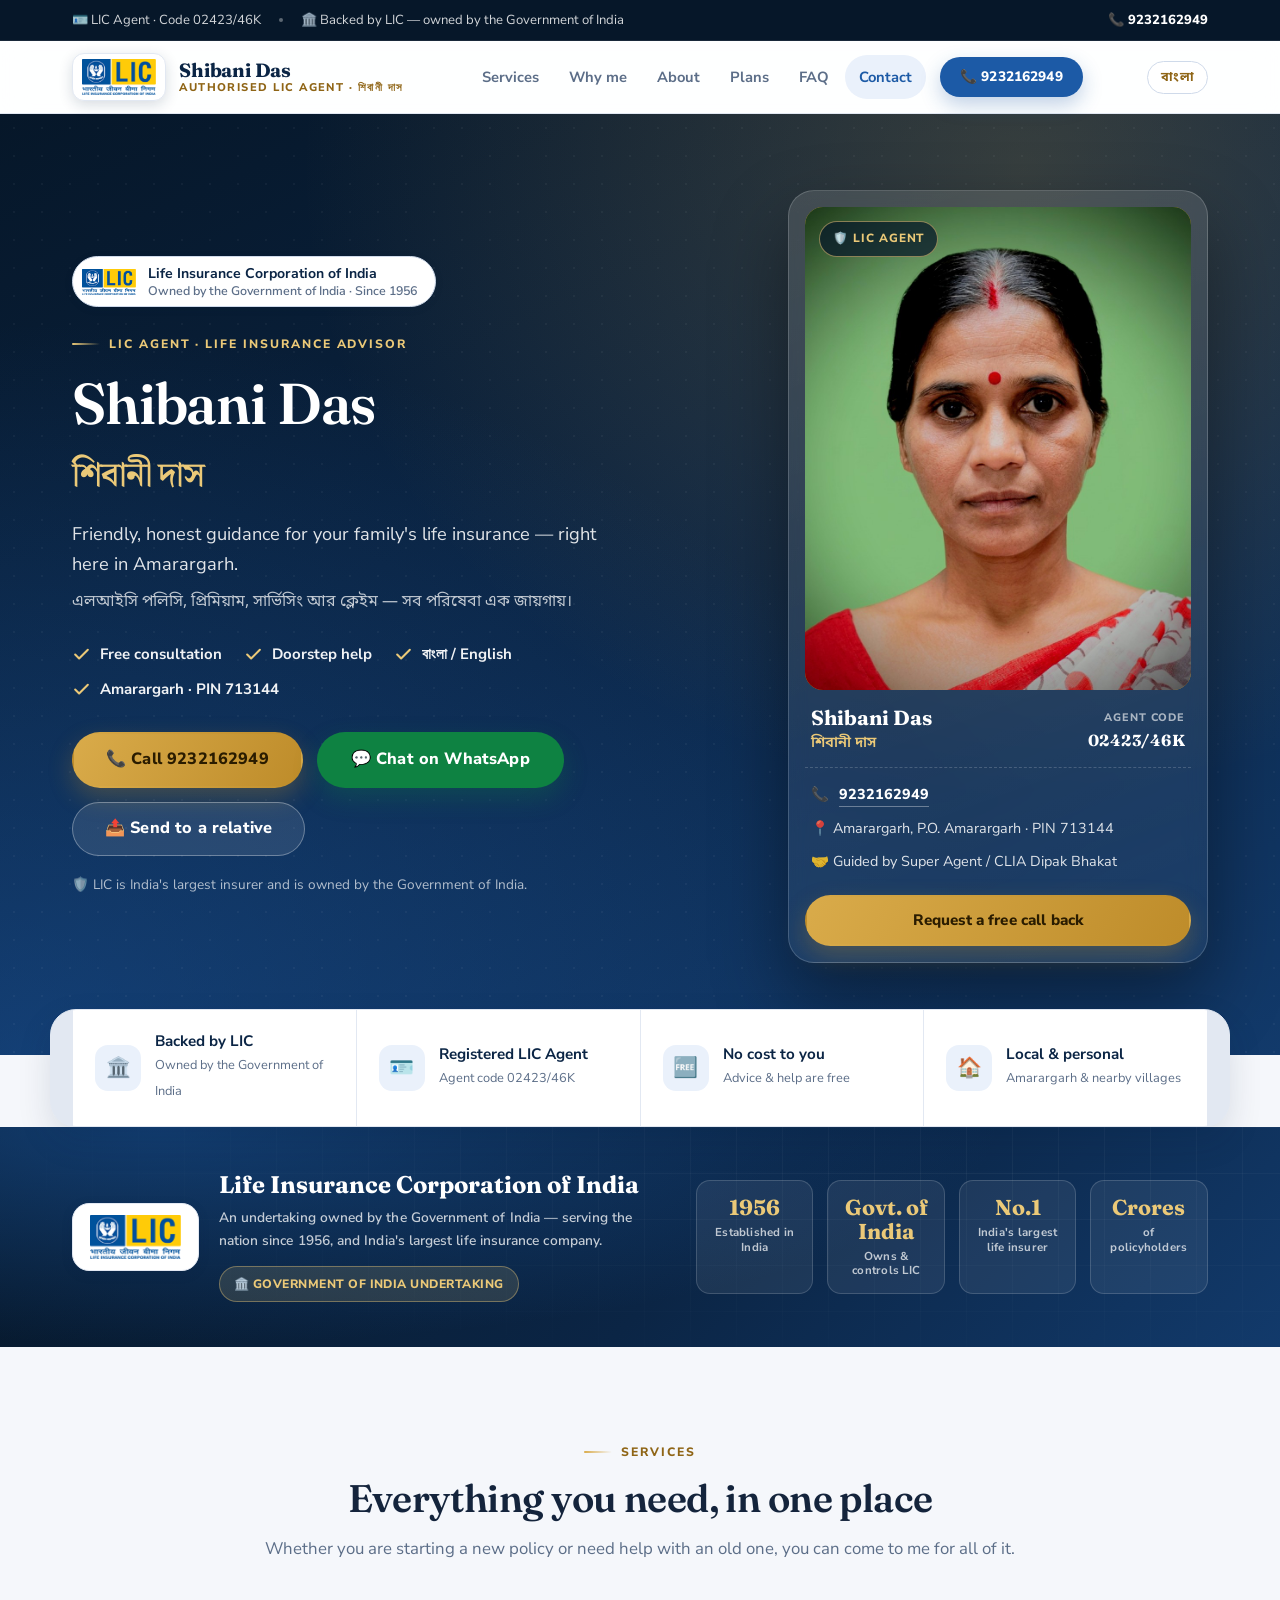
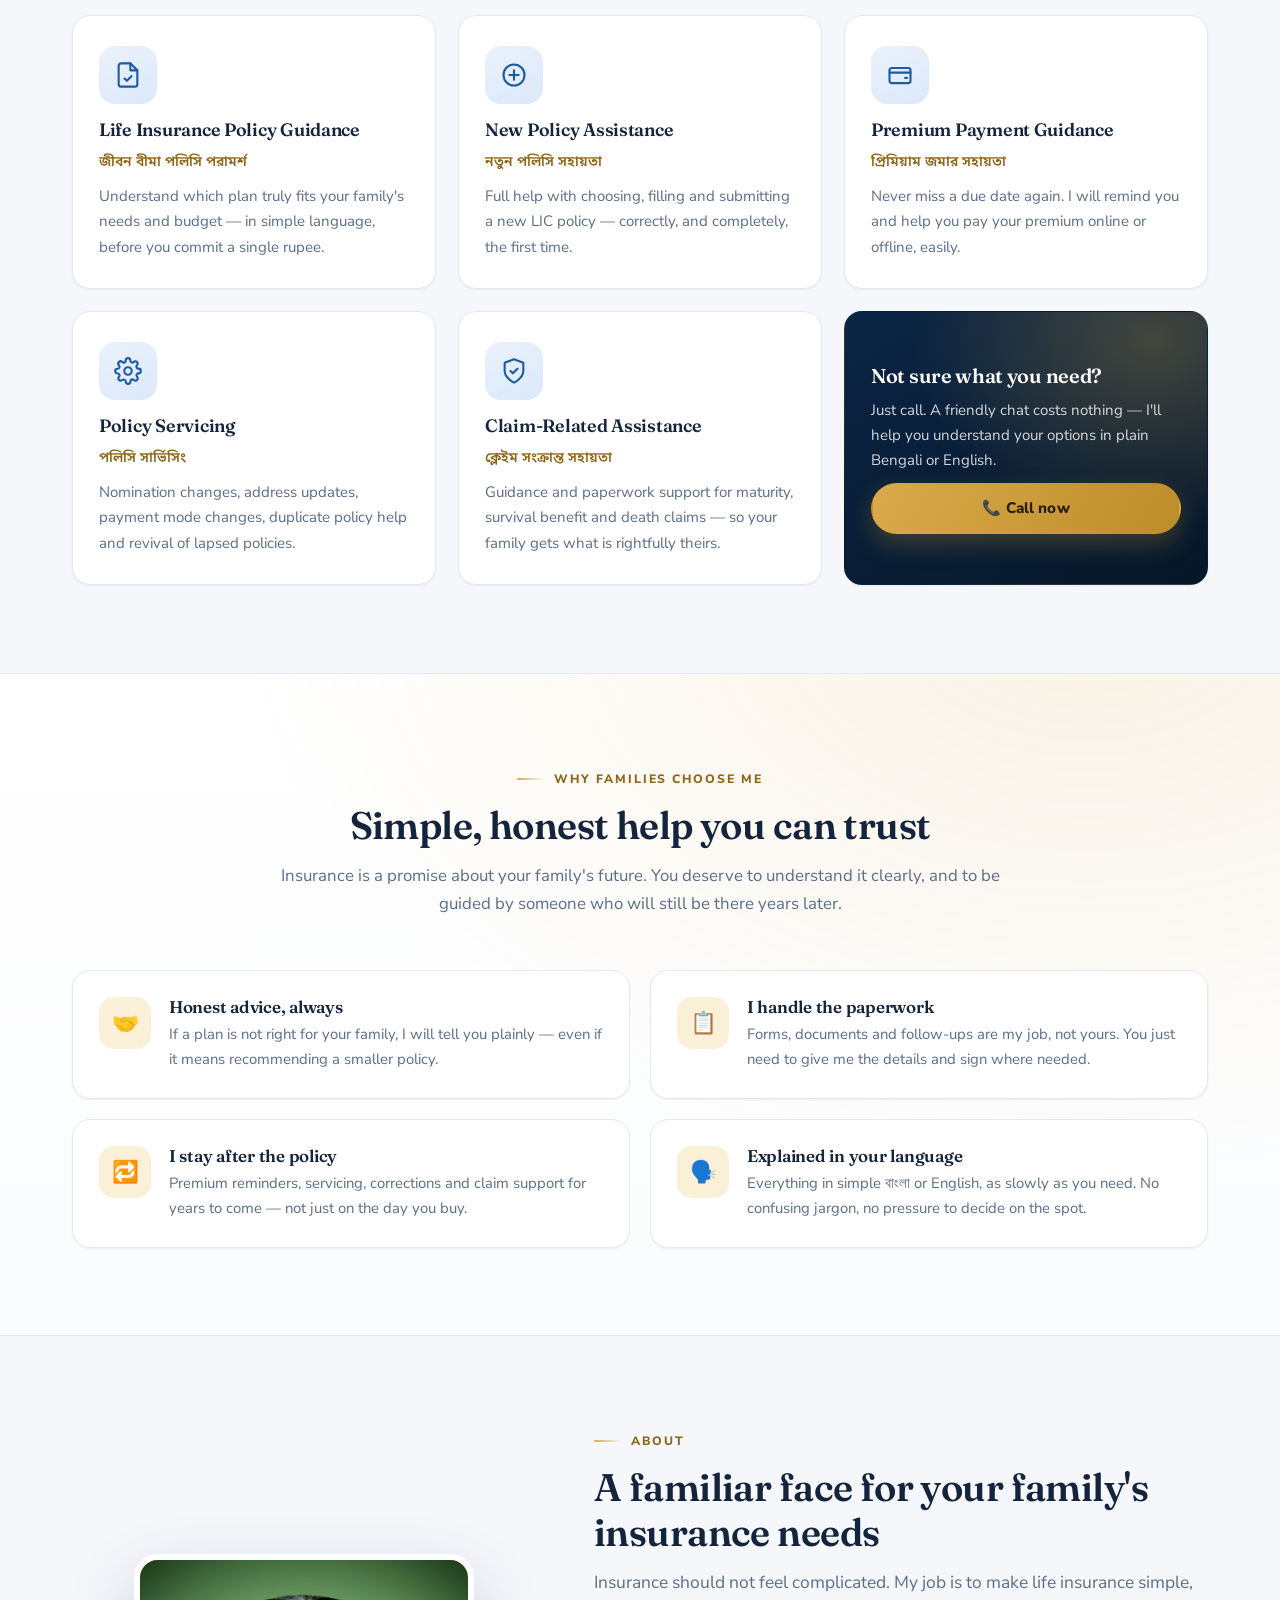
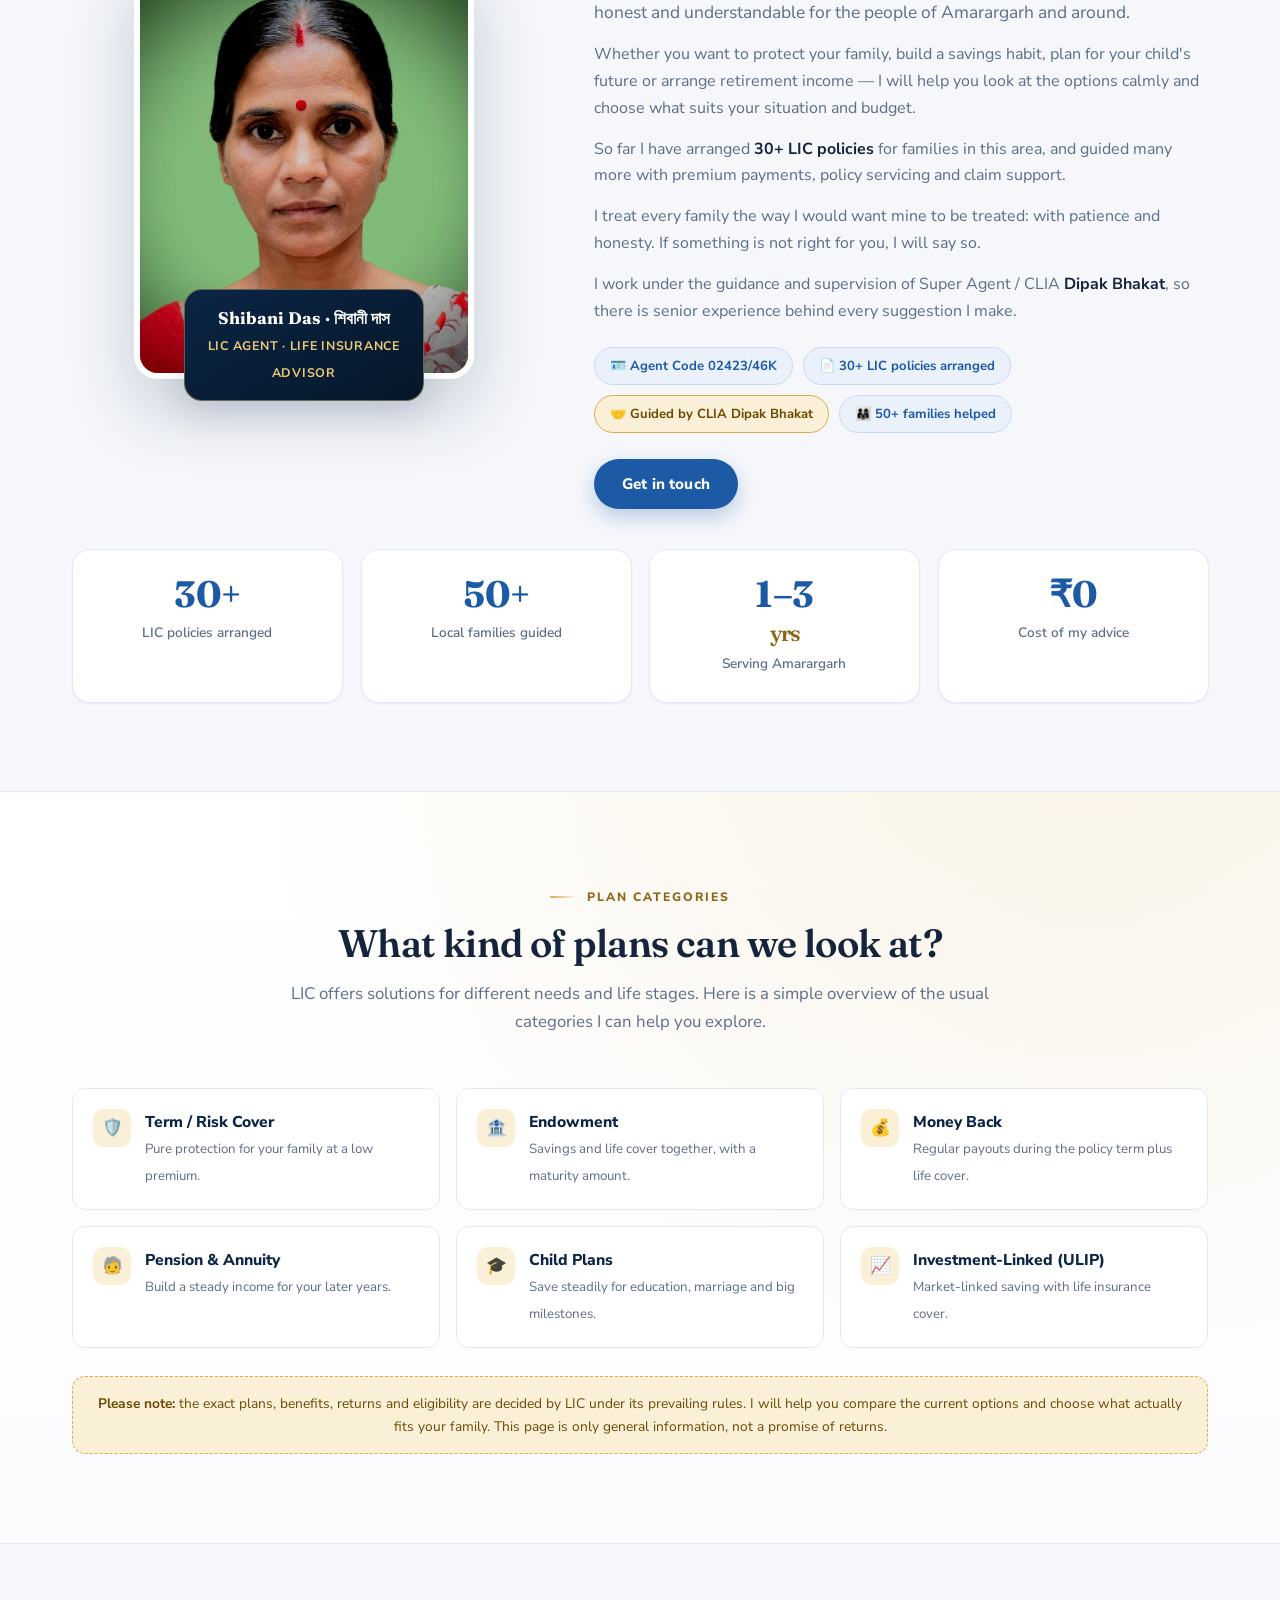
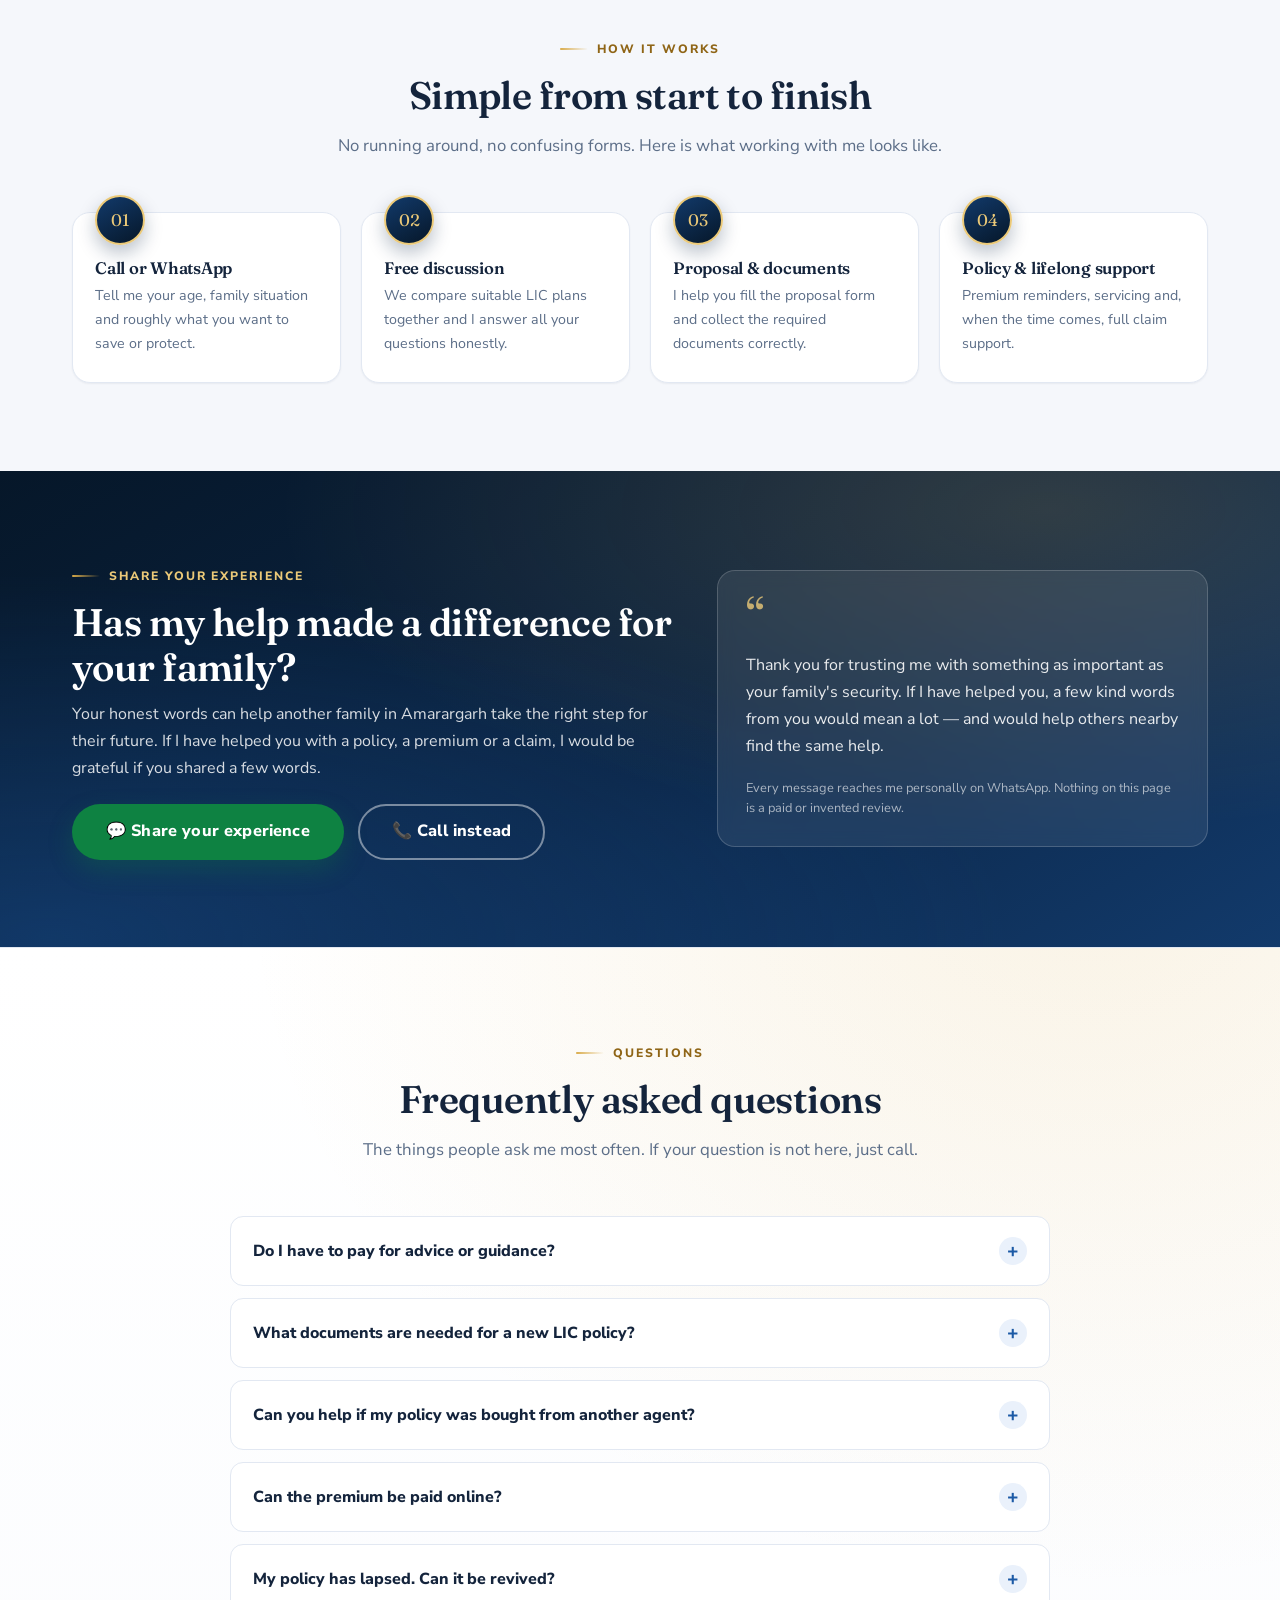
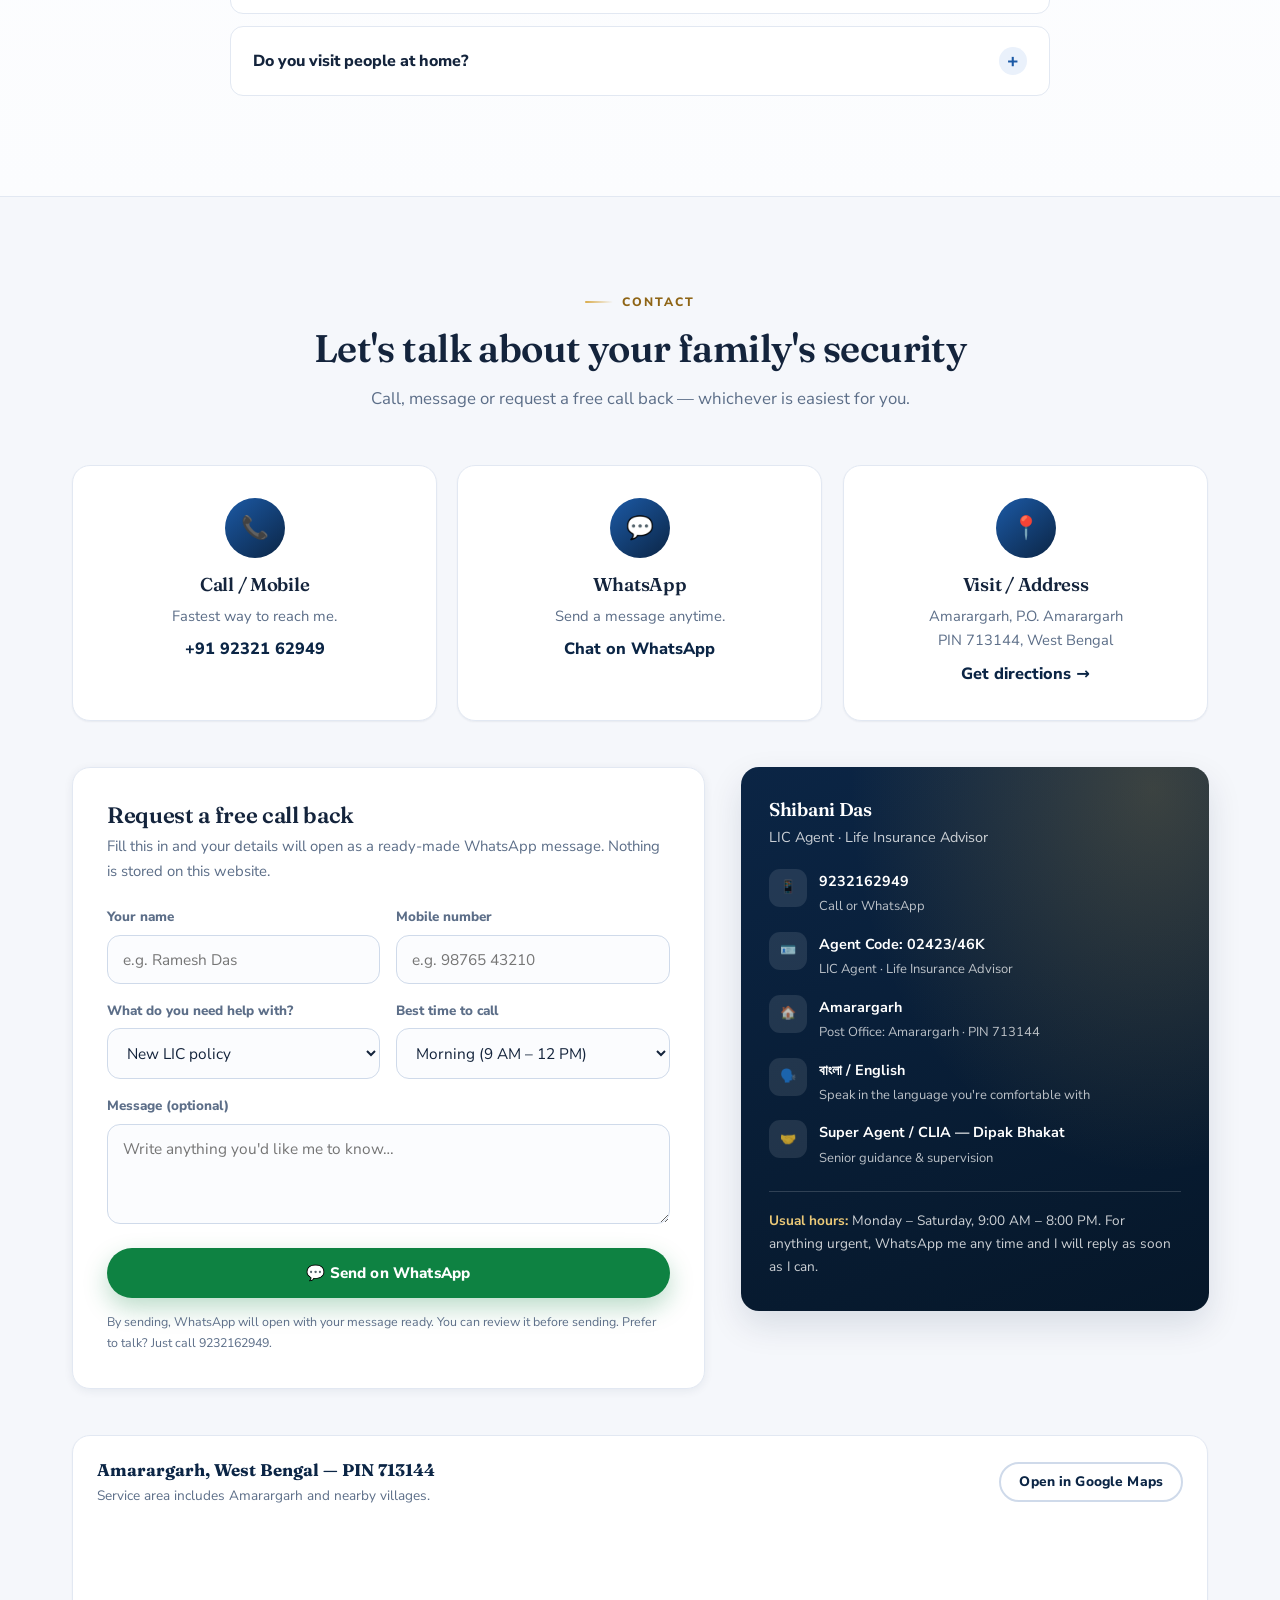
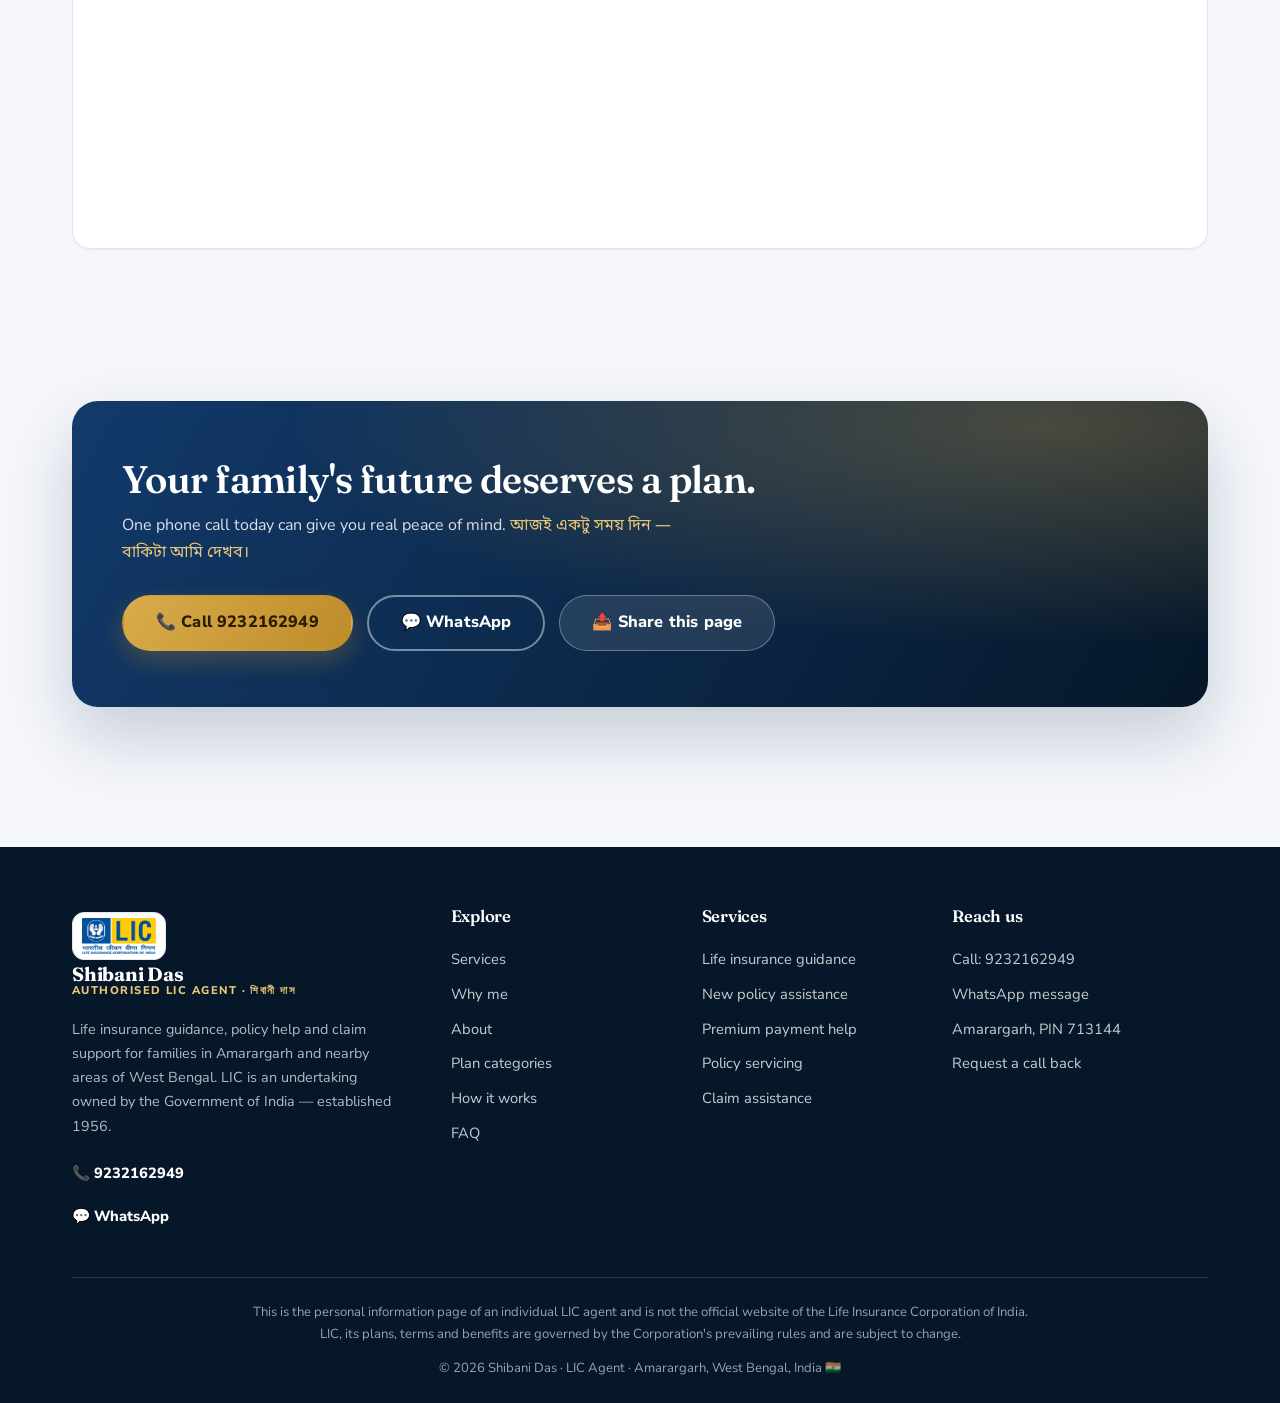
==== index.html @ 6dd17b0a "Shibani Das — LIC Agent website (static, bilingual EN/bn, dark mode)" ====
<!DOCTYPE html>
<html lang="en">

<head>
  <meta charset="UTF-8" />
  <meta name="viewport" content="width=device-width, initial-scale=1.0" />

  <title>Shibani Das — LIC Agent in Amarargarh | Policy &amp; Claim Help</title>
  <meta name="description"
    content="Shibani Das (শিবানী দাস) — LIC agent in Amarargarh, West Bengal (PIN 713144). Free help with LIC policies, premium payment, servicing &amp; claims. Call 9232162949." />
  <meta name="keywords"
    content="LIC agent Amarargarh, LIC agent 713144, LIC agent West Bengal, Shibani Das LIC, life insurance agent Amarargarh, LIC policy help, LIC premium payment, LIC claim assistance, bima agent Amaragrah, LIC agent near me" />
  <meta name="author" content="Shibani Das" />
  <meta name="robots" content="index, follow" />
  <link rel="canonical" href="https://shibanidaslic.github.io/" />
  <meta name="theme-color" content="#0B2545" />
  <meta name="theme-color" media="(prefers-color-scheme: dark)" content="#0A1626" />

  <!-- Open Graph / social -->
  <meta property="og:type" content="website" />
  <meta property="og:title" content="Shibani Das — LIC Agent in Amarargarh, West Bengal" />
  <meta property="og:description"
    content="Trusted LIC guidance for your family: life insurance advice, new policies, premium payment, policy servicing and claim help. Call or WhatsApp 9232162949." />
  <meta property="og:url" content="https://shibanidaslic.github.io/" />
  <meta property="og:image" content="https://shibanidaslic.github.io/images/og-image.jpg" />
  <meta property="og:image:width" content="1200" />
  <meta property="og:image:height" content="630" />
  <meta property="og:image:alt" content="Shibani Das — Authorised LIC Agent, Amarargarh, West Bengal" />
  <meta property="og:locale" content="en_IN" />
  <meta property="og:locale:alternate" content="bn_IN" />
  <meta property="og:site_name" content="Shibani Das — LIC Agent" />
  <meta name="twitter:card" content="summary_large_image" />
  <meta name="twitter:title" content="Shibani Das — LIC Agent in Amarargarh, West Bengal" />
  <meta name="twitter:description"
    content="Friendly LIC help — life insurance guidance, new policies, premium payment, servicing and claims. Call 9232162949." />
  <meta name="twitter:image" content="https://shibanidaslic.github.io/images/og-image.jpg" />

  <!-- Favicon -->
  <link rel="icon" type="image/png" sizes="192x192" href="images/favicon.png" />
  <link rel="apple-touch-icon" href="images/apple-touch-icon.png" />

  <!-- Fonts (self-hosted, latin + Bengali subsets) -->
  <link rel="stylesheet" href="css/fonts.css" />

  <link rel="stylesheet" href="css/style.css" />

  <!-- Make sure nothing stays hidden if JavaScript is unavailable -->
  <noscript>
    <style>
      .reveal { opacity: 1 !important; transform: none !important; }
      .faq-a { max-height: none !important; }
      .faq-q .plus { display: none; }
    </style>
  </noscript>

  <!-- Structured data: local insurance agent -->
  <script type="application/ld+json">
  {
    "@context": "https://schema.org",
    "@type": "InsuranceAgency",
    "name": "Shibani Das — LIC Agent",
    "alternateName": "শিবানী দাস",
    "description": "LIC agent in Amarargarh, West Bengal offering life insurance policy guidance, new policy assistance, premium payment guidance, policy servicing and claim-related assistance. LIC is an undertaking owned by the Government of India, established 1956.",
    "url": "https://shibanidaslic.github.io/",
    "image": "https://shibanidaslic.github.io/images/agent.jpg",
    "logo": "https://shibanidaslic.github.io/images/lic-logo.png",
    "telephone": "+91-9232162949",
    "identifier": "02423/46K",
    "mentor": { "@type": "Person", "name": "Dipak Bhakat", "jobTitle": "Super Agent / CLIA" },
    "priceRange": "Free consultation",
    "knowsAbout": ["Life insurance", "LIC policies", "Premium payment", "Policy servicing", "Claim assistance"],
    "areaServed": { "@type": "AdministrativeArea", "name": "Amarargarh, West Bengal" },
    "address": {
      "@type": "PostalAddress",
      "streetAddress": "Amarargarh",
      "addressLocality": "Amarargarh",
      "addressRegion": "West Bengal",
      "postalCode": "713144",
      "addressCountry": "IN"
    },
    "contactPoint": {
      "@type": "ContactPoint",
      "telephone": "+91-9232162949",
      "contactType": "customer service",
      "availableLanguage": ["Bengali", "English"]
    }
  }
  </script>

  <!-- Structured data: FAQ -->
  <script type="application/ld+json">
  {
    "@context": "https://schema.org",
    "@type": "FAQPage",
    "mainEntity": [
      {
        "@type": "Question",
        "name": "Do I have to pay for advice or guidance?",
        "acceptedAnswer": { "@type": "Answer", "text": "No. Consultation, plan comparison and policy help are completely free for you. LIC pays the agent's commission, so your guidance costs nothing extra." }
      },
      {
        "@type": "Question",
        "name": "What documents are needed for a new LIC policy?",
        "acceptedAnswer": { "@type": "Answer", "text": "Usually a photo ID and address proof (Aadhaar/PAN), a recent photograph, bank account details and age proof. Depending on the plan document requirements may differ — I will give you the exact checklist before you apply." }
      },
      {
        "@type": "Question",
        "name": "Can you help if my policy was bought from another agent?",
        "acceptedAnswer": { "@type": "Answer", "text": "Yes. Premium payment, policy servicing, nomination changes and claim help can be assisted for existing LIC policies as well. Just share your policy details." }
      },
      {
        "@type": "Question",
        "name": "Can the premium be paid online?",
        "acceptedAnswer": { "@type": "Answer", "text": "Yes. LIC premiums can be paid through the LIC website, the LIC mobile app, UPI or net banking. I can guide you step by step if you are not comfortable doing it yourself." }
      },
      {
        "@type": "Question",
        "name": "My policy has lapsed. Can it be revived?",
        "acceptedAnswer": { "@type": "Answer", "text": "In most cases a lapsed policy can be revived within the revival period, subject to LIC's conditions and payment of due premiums with interest. Contact me with your policy number and I will explain your options." }
      },
      {
        "@type": "Question",
        "name": "Do you visit people at home?",
        "acceptedAnswer": { "@type": "Answer", "text": "Yes, within Amarargarh and nearby areas I am happy to meet you at home at a convenient time. For anything urgent, a phone call or WhatsApp message is the quickest." }
      }
    ]
  }
  </script>
</head>

<body>
  <a class="skip-link" href="#main">Skip to content</a>

  <!-- ================= UTILITY TOP BAR ================= -->
  <div class="topbar">
    <div class="container topbar-inner">
      <div class="topbar-left">
        <span>🪪 LIC Agent · Code 02423/46K</span>
        <span class="dot-sep opt" aria-hidden="true"></span>
        <span class="opt">🏛️ Backed by LIC — owned by the Government of India</span>
      </div>
      <a href="tel:+919232162949">📞 9232162949</a>
    </div>
  </div>

  <!-- ================= HEADER ================= -->
  <header class="site-header">
    <div class="container header-inner">
      <a class="logo" href="#top" aria-label="Shibani Das, LIC Agent — home">
        <span class="lic-chip">
          <img src="images/lic-logo.png" alt="LIC — Life Insurance Corporation of India" width="74" height="36" />
        </span>
        <span class="logo-text">
          <b>Shibani Das</b>
          <small>Authorised LIC Agent · শিবানী দাস</small>
        </span>
      </a>

      <nav class="nav" id="primary-nav" aria-label="Main navigation">
        <a href="#services">Services</a>
        <a href="#why">Why me</a>
        <a href="#about">About</a>
        <a href="#plans">Plans</a>
        <a href="#faq">FAQ</a>
        <a href="#contact">Contact</a>
        <a href="tel:+919232162949" class="btn btn-primary btn-sm nav-cta">📞 9232162949</a>
      </nav>

      <button class="lang-btn" id="langBtn" type="button" aria-label="View this page in Bengali"
        aria-expanded="false">বাংলা</button>

      <button class="nav-toggle" aria-label="Toggle menu" aria-expanded="false" aria-controls="primary-nav">
        <span></span><span></span><span></span>
      </button>
    </div>
  </header>

  <main id="main">
    <span id="top"></span>

    <!-- ================= HERO ================= -->
    <section class="hero">
      <div class="container hero-inner">
        <div class="hero-copy">
          <div class="hero-gov">
            <span class="lic-chip sm"><img src="images/lic-logo.png" alt="LIC logo" width="45" height="22" /></span>
            <span class="hero-gov-txt">
              <b>Life Insurance Corporation of India</b>
              <span>Owned by the Government of India · Since 1956</span>
            </span>
          </div>
          <span class="eyebrow">LIC Agent · Life Insurance Advisor</span>
          <h1>
            Shibani Das
            <span class="bangla-display">শিবানী দাস</span>
          </h1>
          <p class="hero-lead">
            Friendly, honest guidance for your family's life insurance — right here in Amarargarh.
            <span class="bangla">এলআইসি পলিসি, প্রিমিয়াম, সার্ভিসিং আর ক্লেইম — সব পরিষেবা এক জায়গায়।</span>
          </p>

          <ul class="hero-points">
            <li>
              <svg viewBox="0 0 24 24" fill="none" stroke="currentColor" stroke-width="2.6" stroke-linecap="round"
                stroke-linejoin="round" aria-hidden="true"><path d="M20 6 9 17l-5-5" /></svg>
              Free consultation
            </li>
            <li>
              <svg viewBox="0 0 24 24" fill="none" stroke="currentColor" stroke-width="2.6" stroke-linecap="round"
                stroke-linejoin="round" aria-hidden="true"><path d="M20 6 9 17l-5-5" /></svg>
              Doorstep help
            </li>
            <li>
              <svg viewBox="0 0 24 24" fill="none" stroke="currentColor" stroke-width="2.6" stroke-linecap="round"
                stroke-linejoin="round" aria-hidden="true"><path d="M20 6 9 17l-5-5" /></svg>
              বাংলা / English
            </li>
            <li>
              <svg viewBox="0 0 24 24" fill="none" stroke="currentColor" stroke-width="2.6" stroke-linecap="round"
                stroke-linejoin="round" aria-hidden="true"><path d="M20 6 9 17l-5-5" /></svg>
              Amarargarh · PIN 713144
            </li>
          </ul>

          <div class="btn-row">
            <a href="tel:+919232162949" class="btn btn-gold btn-lg">📞 Call 9232162949</a>
            <a href="https://wa.me/919232162949?text=Hello%20Shibani%20Das%2C%20I%20found%20your%20LIC%20page%20and%20need%20some%20help."
              class="btn btn-whatsapp btn-lg" target="_blank" rel="noopener">💬 Chat on WhatsApp</a>
            <a href="#" class="btn btn-share btn-lg js-share" target="_blank" rel="noopener">📤 Send to a relative</a>
          </div>

          <p class="hero-note">🛡️ LIC is India's largest insurer and is owned by the Government of India.</p>
        </div>

        <!-- agent ID card -->
        <aside class="hero-card" aria-label="Agent details">
          <div class="portrait" data-agent-photo role="img" aria-label="Shibani Das, LIC Agent">SD</div>
          <span class="hero-ribbon">🛡️ LIC Agent</span>

          <div class="hero-id">
            <div class="hero-id-name">
              <b>Shibani Das</b>
              <span>শিবানী দাস</span>
            </div>
            <span class="code-chip">Agent Code<b>02423/46K</b></span>
          </div>

          <div class="hero-id-rows">
            <span>📞 <a href="tel:+919232162949">9232162949</a></span>
            <span>📍 Amarargarh, P.O. Amarargarh · PIN 713144</span>
            <span>🤝 Guided by Super Agent / CLIA Dipak Bhakat</span>
          </div>

          <a href="#contact" class="btn btn-gold btn-block">Request a free call back</a>
        </aside>
      </div>
    </section>

    <!-- ================= TRUST RIBBON ================= -->
    <section class="ribbon" aria-label="Why families trust this service">
      <div class="container ribbon-inner">
        <div class="ribbon-item">
          <span class="ic" aria-hidden="true">🏛️</span>
          <div><b>Backed by LIC</b><span>Owned by the Government of India</span></div>
        </div>
        <div class="ribbon-item">
          <span class="ic" aria-hidden="true">🪪</span>
          <div><b>Registered LIC Agent</b><span>Agent code 02423/46K</span></div>
        </div>
        <div class="ribbon-item">
          <span class="ic" aria-hidden="true">🆓</span>
          <div><b>No cost to you</b><span>Advice &amp; help are free</span></div>
        </div>
        <div class="ribbon-item">
          <span class="ic" aria-hidden="true">🏠</span>
          <div><b>Local &amp; personal</b><span>Amarargarh &amp; nearby villages</span></div>
        </div>
      </div>
    </section>

    <!-- ================= OFFICIAL / GOVERNMENT TRUST ================= -->
    <section class="official" aria-label="About Life Insurance Corporation of India">
      <div class="container official-inner">
        <div class="official-brand reveal">
          <span class="lic-chip lg">
            <img src="images/lic-logo.png" alt="LIC — Life Insurance Corporation of India" width="91" height="44" loading="lazy" />
          </span>
          <div>
            <b class="official-title">Life Insurance Corporation of India</b>
            <span class="official-sub">
              An undertaking owned by the Government of India — serving the nation since 1956, and India's largest life
              insurance company.
            </span>
            <span class="official-badge">🏛️ Government of India undertaking</span>
          </div>
        </div>

        <ul class="official-facts reveal">
          <li><b>1956</b><span>Established in India</span></li>
          <li><b>Govt. of India</b><span>Owns &amp; controls LIC</span></li>
          <li><b>No.1</b><span>India's largest life insurer</span></li>
          <li><b>Crores</b><span>of policyholders</span></li>
        </ul>
      </div>
    </section>

    <!-- ================= SERVICES ================= -->
    <section class="section" id="services">
      <div class="container">
        <div class="section-head reveal">
          <span class="eyebrow">Services</span>
          <h2>Everything you need, in one place</h2>
          <p>Whether you are starting a new policy or need help with an old one, you can come to me for all of it.</p>
        </div>

        <div class="grid-3">
          <article class="svc-card reveal">
            <span class="svc-ic" aria-hidden="true">
              <svg viewBox="0 0 24 24" fill="none" stroke="currentColor" stroke-width="1.8" stroke-linecap="round"
                stroke-linejoin="round">
                <path d="M14 2H6a2 2 0 0 0-2 2v16a2 2 0 0 0 2 2h12a2 2 0 0 0 2-2V8z" />
                <path d="M14 2v6h6" />
                <path d="M9 15l2 2 4-4" />
              </svg>
            </span>
            <h3>Life Insurance Policy Guidance</h3>
            <span class="bn">জীবন বীমা পলিসি পরামর্শ</span>
            <p>Understand which plan truly fits your family's needs and budget — in simple language, before you commit
              a single rupee.</p>
          </article>

          <article class="svc-card reveal">
            <span class="svc-ic" aria-hidden="true">
              <svg viewBox="0 0 24 24" fill="none" stroke="currentColor" stroke-width="1.8" stroke-linecap="round"
                stroke-linejoin="round">
                <circle cx="12" cy="12" r="9" />
                <path d="M12 8v8M8 12h8" />
              </svg>
            </span>
            <h3>New Policy Assistance</h3>
            <span class="bn">নতুন পলিসি সহায়তা</span>
            <p>Full help with choosing, filling and submitting a new LIC policy — correctly, and completely, the first
              time.</p>
          </article>

          <article class="svc-card reveal">
            <span class="svc-ic" aria-hidden="true">
              <svg viewBox="0 0 24 24" fill="none" stroke="currentColor" stroke-width="1.8" stroke-linecap="round"
                stroke-linejoin="round">
                <rect x="3" y="6" width="18" height="13" rx="2" />
                <path d="M3 10h18" />
                <path d="M16.5 14.5h1.5" />
              </svg>
            </span>
            <h3>Premium Payment Guidance</h3>
            <span class="bn">প্রিমিয়াম জমার সহায়তা</span>
            <p>Never miss a due date again. I will remind you and help you pay your premium online or offline, easily.
            </p>
          </article>

          <article class="svc-card reveal">
            <span class="svc-ic" aria-hidden="true">
              <svg viewBox="0 0 24 24" fill="none" stroke="currentColor" stroke-width="1.8" stroke-linecap="round"
                stroke-linejoin="round">
                <circle cx="12" cy="12" r="3.2" />
                <path
                  d="M19.4 15a1.65 1.65 0 0 0 .33 1.82l.06.06a2 2 0 1 1-2.83 2.83l-.06-.06a1.65 1.65 0 0 0-1.82-.33 1.65 1.65 0 0 0-1 1.51V21a2 2 0 0 1-4 0v-.09A1.65 1.65 0 0 0 9 19.4a1.65 1.65 0 0 0-1.82.33l-.06.06a2 2 0 1 1-2.83-2.83l.06-.06a1.65 1.65 0 0 0 .33-1.82 1.65 1.65 0 0 0-1.51-1H3a2 2 0 0 1 0-4h.09A1.65 1.65 0 0 0 4.6 9a1.65 1.65 0 0 0-.33-1.82l-.06-.06a2 2 0 1 1 2.83-2.83l.06.06a1.65 1.65 0 0 0 1.82.33H9a1.65 1.65 0 0 0 1-1.51V3a2 2 0 0 1 4 0v.09a1.65 1.65 0 0 0 1 1.51 1.65 1.65 0 0 0 1.82-.33l.06-.06a2 2 0 1 1 2.83 2.83l-.06.06a1.65 1.65 0 0 0-.33 1.82V9a1.65 1.65 0 0 0 1.51 1H21a2 2 0 0 1 0 4h-.09a1.65 1.65 0 0 0-1.51 1z" />
              </svg>
            </span>
            <h3>Policy Servicing</h3>
            <span class="bn">পলিসি সার্ভিসিং</span>
            <p>Nomination changes, address updates, payment mode changes, duplicate policy help and revival of lapsed
              policies.</p>
          </article>

          <article class="svc-card reveal">
            <span class="svc-ic" aria-hidden="true">
              <svg viewBox="0 0 24 24" fill="none" stroke="currentColor" stroke-width="1.8" stroke-linecap="round"
                stroke-linejoin="round">
                <path d="M12 22s8-4 8-10V5l-8-3-8 3v7c0 6 8 10 8 10z" />
                <path d="M9 12l2 2 4-4" />
              </svg>
            </span>
            <h3>Claim-Related Assistance</h3>
            <span class="bn">ক্লেইম সংক্রান্ত সহায়তা</span>
            <p>Guidance and paperwork support for maturity, survival benefit and death claims — so your family gets
              what is rightfully theirs.</p>
          </article>

          <article class="svc-card cta reveal">
            <h3>Not sure what you need?</h3>
            <p>Just call. A friendly chat costs nothing — I'll help you understand your options in plain Bengali or
              English.</p>
            <a href="tel:+919232162949" class="btn btn-gold btn-block">📞 Call now</a>
          </article>
        </div>
      </div>
    </section>

    <!-- ================= WHY ME ================= -->
    <section class="section band" id="why">
      <div class="container">
        <div class="section-head reveal">
          <span class="eyebrow">Why families choose me</span>
          <h2>Simple, honest help you can trust</h2>
          <p>Insurance is a promise about your family's future. You deserve to understand it clearly, and to be guided
            by someone who will still be there years later.</p>
        </div>

        <div class="feature-grid">
          <article class="feature reveal">
            <span class="fi" aria-hidden="true">🤝</span>
            <div>
              <h3>Honest advice, always</h3>
              <p>If a plan is not right for your family, I will tell you plainly — even if it means recommending a
                smaller policy.</p>
            </div>
          </article>

          <article class="feature reveal">
            <span class="fi" aria-hidden="true">📋</span>
            <div>
              <h3>I handle the paperwork</h3>
              <p>Forms, documents and follow-ups are my job, not yours. You just need to give me the details and sign
                where needed.</p>
            </div>
          </article>

          <article class="feature reveal">
            <span class="fi" aria-hidden="true">🔁</span>
            <div>
              <h3>I stay after the policy</h3>
              <p>Premium reminders, servicing, corrections and claim support for years to come — not just on the day
                you buy.</p>
            </div>
          </article>

          <article class="feature reveal">
            <span class="fi" aria-hidden="true">🗣️</span>
            <div>
              <h3>Explained in your language</h3>
              <p>Everything in simple বাংলা or English, as slowly as you need. No confusing jargon, no pressure to
                decide on the spot.</p>
            </div>
          </article>
        </div>
      </div>
    </section>

    <!-- ================= ABOUT ================= -->
    <section class="section" id="about">
      <div class="container">
        <div class="about-grid">
          <div class="about-visual reveal">
            <div class="about-photo" data-agent-photo role="img" aria-label="Shibani Das, LIC Agent">SD</div>
            <div class="about-badge">
              <b>Shibani Das · শিবানী দাস</b>
              <span>LIC Agent · Life Insurance Advisor</span>
            </div>
          </div>

          <div class="about-copy reveal">
            <span class="eyebrow">About</span>
            <h2>A familiar face for your family's insurance needs</h2>
            <p class="lead">Insurance should not feel complicated. My job is to make life insurance simple, honest and
              understandable for the people of Amarargarh and around.</p>
            <p>Whether you want to protect your family, build a savings habit, plan for your child's future or arrange
              retirement income — I will help you look at the options calmly and choose what suits your situation and
              budget.</p>
            <p>So far I have arranged <strong>30+ LIC policies</strong> for families in this area, and guided many more
              with premium payments, policy servicing and claim support.</p>
            <p>I treat every family the way I would want mine to be treated: with patience and honesty. If something is
              not right for you, I will say so.</p>
            <p>I work under the guidance and supervision of Super Agent / CLIA <strong>Dipak Bhakat</strong>, so there
              is senior experience behind every suggestion I make.</p>

            <div class="cred-row">
              <span class="chip blue">🪪 Agent Code 02423/46K</span>
              <span class="chip blue">📄 30+ LIC policies arranged</span>
              <span class="chip gold">🤝 Guided by CLIA Dipak Bhakat</span>
              <span class="chip blue">👨‍👩‍👧 50+ families helped</span>
            </div>

            <a href="#contact" class="btn btn-primary">Get in touch</a>
          </div>
        </div>

        <div class="stats mt-3">
          <div class="stat reveal">
            <b data-count="30" data-suffix="+">0</b>
            <span>LIC policies arranged</span>
          </div>
          <div class="stat reveal">
            <b data-count="50" data-suffix="+">0</b>
            <span>Local families guided</span>
          </div>
          <div class="stat reveal">
            <b>1–3<span class="unit"> yrs</span></b>
            <span>Serving Amarargarh</span>
          </div>
          <div class="stat reveal">
            <b>₹0</b>
            <span>Cost of my advice</span>
          </div>
        </div>
      </div>
    </section>

    <!-- ================= PLANS ================= -->
    <section class="section band" id="plans">
      <div class="container">
        <div class="section-head reveal">
          <span class="eyebrow">Plan categories</span>
          <h2>What kind of plans can we look at?</h2>
          <p>LIC offers solutions for different needs and life stages. Here is a simple overview of the usual
            categories I can help you explore.</p>
        </div>

        <div class="plan-grid">
          <div class="plan-chip reveal">
            <span class="dot" aria-hidden="true">🛡️</span>
            <div><b>Term / Risk Cover</b><span>Pure protection for your family at a low premium.</span></div>
          </div>
          <div class="plan-chip reveal">
            <span class="dot" aria-hidden="true">🏦</span>
            <div><b>Endowment</b><span>Savings and life cover together, with a maturity amount.</span></div>
          </div>
          <div class="plan-chip reveal">
            <span class="dot" aria-hidden="true">💰</span>
            <div><b>Money Back</b><span>Regular payouts during the policy term plus life cover.</span></div>
          </div>
          <div class="plan-chip reveal">
            <span class="dot" aria-hidden="true">🧓</span>
            <div><b>Pension &amp; Annuity</b><span>Build a steady income for your later years.</span></div>
          </div>
          <div class="plan-chip reveal">
            <span class="dot" aria-hidden="true">🎓</span>
            <div><b>Child Plans</b><span>Save steadily for education, marriage and big milestones.</span></div>
          </div>
          <div class="plan-chip reveal">
            <span class="dot" aria-hidden="true">📈</span>
            <div><b>Investment-Linked (ULIP)</b><span>Market-linked saving with life insurance cover.</span></div>
          </div>
        </div>

        <p class="plans-note reveal">
          <strong>Please note:</strong> the exact plans, benefits, returns and eligibility are decided by LIC under its
          prevailing rules. I will help you compare the current options and choose what actually fits your family.
          This page is only general information, not a promise of returns.
        </p>
      </div>
    </section>

    <!-- ================= HOW IT WORKS ================= -->
    <section class="section" id="how">
      <div class="container">
        <div class="section-head reveal">
          <span class="eyebrow">How it works</span>
          <h2>Simple from start to finish</h2>
          <p>No running around, no confusing forms. Here is what working with me looks like.</p>
        </div>

        <div class="steps">
          <div class="step reveal">
            <h3>Call or WhatsApp</h3>
            <p>Tell me your age, family situation and roughly what you want to save or protect.</p>
          </div>
          <div class="step reveal">
            <h3>Free discussion</h3>
            <p>We compare suitable LIC plans together and I answer all your questions honestly.</p>
          </div>
          <div class="step reveal">
            <h3>Proposal &amp; documents</h3>
            <p>I help you fill the proposal form and collect the required documents correctly.</p>
          </div>
          <div class="step reveal">
            <h3>Policy &amp; lifelong support</h3>
            <p>Premium reminders, servicing and, when the time comes, full claim support.</p>
          </div>
        </div>
      </div>
    </section>

    <!-- ================= SHARE YOUR EXPERIENCE ================= -->
    <section class="section dark">
      <div class="container feedback">
        <div class="feedback-copy reveal">
          <span class="eyebrow">Share your experience</span>
          <h2>Has my help made a difference for your family?</h2>
          <p>Your honest words can help another family in Amarargarh take the right step for their future. If I have
            helped you with a policy, a premium or a claim, I would be grateful if you shared a few words.</p>
          <div class="btn-row">
            <a href="https://wa.me/919232162949?text=Hello%20Shibani%20Das%2C%20I%20would%20like%20to%20share%20my%20experience%20with%20your%20LIC%20service.%20%F0%9F%99%8F"
              class="btn btn-whatsapp btn-lg" target="_blank" rel="noopener">💬 Share your experience</a>
            <a href="tel:+919232162949" class="btn btn-ghost-light btn-lg">📞 Call instead</a>
          </div>
        </div>

        <div class="feedback-card reveal">
          <span class="quote-mark" aria-hidden="true">“</span>
          <p>Thank you for trusting me with something as important as your family's security. If I have helped you, a
            few kind words from you would mean a lot — and would help others nearby find the same help.</p>
          <small>Every message reaches me personally on WhatsApp. Nothing on this page is a paid or invented review.</small>
        </div>
      </div>
    </section>

    <!-- ================= FAQ ================= -->
    <section class="section band" id="faq">
      <div class="container">
        <div class="section-head reveal">
          <span class="eyebrow">Questions</span>
          <h2>Frequently asked questions</h2>
          <p>The things people ask me most often. If your question is not here, just call.</p>
        </div>

        <div class="faq-wrap">
          <div class="faq-item">
            <button class="faq-q" type="button" aria-expanded="false">
              Do I have to pay for advice or guidance?
              <span class="plus" aria-hidden="true">+</span>
            </button>
            <div class="faq-a">
              <p>No. Consultation, plan comparison and policy help are completely free for you. LIC pays the agent's
                commission, so your guidance costs nothing extra.</p>
            </div>
          </div>

          <div class="faq-item">
            <button class="faq-q" type="button" aria-expanded="false">
              What documents are needed for a new LIC policy?
              <span class="plus" aria-hidden="true">+</span>
            </button>
            <div class="faq-a">
              <p>Usually a photo ID and address proof (Aadhaar / PAN), a recent photograph, bank account details and age
                proof. Depending on the plan the requirements may differ — I will give you the exact checklist before
                you apply.</p>
            </div>
          </div>

          <div class="faq-item">
            <button class="faq-q" type="button" aria-expanded="false">
              Can you help if my policy was bought from another agent?
              <span class="plus" aria-hidden="true">+</span>
            </button>
            <div class="faq-a">
              <p>Yes. Premium payment, policy servicing, nomination changes and claim help can be assisted for existing
                LIC policies as well. Just share your policy details and I will take it from there.</p>
            </div>
          </div>

          <div class="faq-item">
            <button class="faq-q" type="button" aria-expanded="false">
              Can the premium be paid online?
              <span class="plus" aria-hidden="true">+</span>
            </button>
            <div class="faq-a">
              <p>Yes. LIC premiums can be paid through the LIC website, the LIC mobile app, UPI or net banking. I can
                guide you step by step if you are not comfortable doing it on your own.</p>
            </div>
          </div>

          <div class="faq-item">
            <button class="faq-q" type="button" aria-expanded="false">
              My policy has lapsed. Can it be revived?
              <span class="plus" aria-hidden="true">+</span>
            </button>
            <div class="faq-a">
              <p>In most cases a lapsed policy can be revived within the revival period, subject to LIC's conditions and
                payment of the due premiums with interest. Contact me with your policy number and I will explain your
                options.</p>
            </div>
          </div>

          <div class="faq-item">
            <button class="faq-q" type="button" aria-expanded="false">
              Do you visit people at home?
              <span class="plus" aria-hidden="true">+</span>
            </button>
            <div class="faq-a">
              <p>Yes, within Amarargarh and nearby areas I am happy to meet you at home at a convenient time. For
                anything urgent, a phone call or WhatsApp message is the quickest.</p>
            </div>
          </div>
        </div>
      </div>
    </section>

    <!-- ================= CONTACT ================= -->
    <section class="section" id="contact">
      <div class="container">
        <div class="section-head reveal">
          <span class="eyebrow">Contact</span>
          <h2>Let's talk about your family's security</h2>
          <p>Call, message or request a free call back — whichever is easiest for you.</p>
        </div>

        <div class="contact-grid">
          <div class="contact-card reveal">
            <span class="ic" aria-hidden="true">📞</span>
            <h3>Call / Mobile</h3>
            <p>Fastest way to reach me.</p>
            <a class="val" href="tel:+919232162949">+91 92321 62949</a>
          </div>

          <div class="contact-card reveal">
            <span class="ic" aria-hidden="true">💬</span>
            <h3>WhatsApp</h3>
            <p>Send a message anytime.</p>
            <a class="val" href="https://wa.me/919232162949" target="_blank" rel="noopener">Chat on WhatsApp</a>
          </div>

          <div class="contact-card reveal">
            <span class="ic" aria-hidden="true">📍</span>
            <h3>Visit / Address</h3>
            <p>Amarargarh, P.O. Amarargarh<br />PIN 713144, West Bengal</p>
            <a class="val"
              href="https://www.google.com/maps/search/?api=1&query=Amarargarh%20713144%20West%20Bengal"
              target="_blank" rel="noopener">Get directions →</a>
          </div>
        </div>

        <div class="form-layout">
          <!-- call-back form (opens WhatsApp, no server needed) -->
          <div class="form-card reveal">
            <h3>Request a free call back</h3>
            <p>Fill this in and your details will open as a ready-made WhatsApp message. Nothing is stored on this
              website.</p>

            <form id="callbackForm" novalidate>
              <div class="form-grid">
                <div class="field">
                  <label for="cbName">Your name</label>
                  <input type="text" id="cbName" name="name" autocomplete="name" placeholder="e.g. Ramesh Das"
                    required />
                </div>
                <div class="field">
                  <label for="cbPhone">Mobile number</label>
                  <input type="tel" id="cbPhone" name="phone" autocomplete="tel" inputmode="numeric"
                    placeholder="e.g. 98765 43210" required />
                </div>
                <div class="field">
                  <label for="cbTopic">What do you need help with?</label>
                  <select id="cbTopic" name="topic">
                    <option>New LIC policy</option>
                    <option>Premium payment</option>
                    <option>Policy servicing / correction</option>
                    <option>Claim-related help</option>
                    <option>Existing policy query</option>
                    <option>Just have a question</option>
                  </select>
                </div>
                <div class="field">
                  <label for="cbTime">Best time to call</label>
                  <select id="cbTime" name="time">
                    <option>Morning (9 AM – 12 PM)</option>
                    <option>Afternoon (12 PM – 4 PM)</option>
                    <option>Evening (4 PM – 8 PM)</option>
                    <option>Any time</option>
                  </select>
                </div>
                <div class="field full">
                  <label for="cbMsg">Message (optional)</label>
                  <textarea id="cbMsg" name="message" placeholder="Write anything you'd like me to know…"></textarea>
                </div>
              </div>

              <button type="submit" class="btn btn-whatsapp btn-block mt-2">💬 Send on WhatsApp</button>
              <p class="form-note">By sending, WhatsApp will open with your message ready. You can review it before
                sending. Prefer to talk? Just <a href="tel:+919232162949" class="nowrap">call 9232162949</a>.</p>
              <div class="form-status" id="formStatus" role="status" aria-live="polite"></div>
            </form>
          </div>

          <!-- aside -->
          <aside class="aside-card reveal">
            <h3>Shibani Das</h3>
            <p>LIC Agent · Life Insurance Advisor</p>

            <ul class="aside-list">
              <li>
                <span class="ic" aria-hidden="true">📱</span>
                <div><b>9232162949</b><span>Call or WhatsApp</span></div>
              </li>
              <li>
                <span class="ic" aria-hidden="true">🪪</span>
                <div><b>Agent Code: 02423/46K</b><span>LIC Agent · Life Insurance Advisor</span></div>
              </li>
              <li>
                <span class="ic" aria-hidden="true">🏠</span>
                <div><b>Amarargarh</b><span>Post Office: Amarargarh · PIN 713144</span></div>
              </li>
              <li>
                <span class="ic" aria-hidden="true">🗣️</span>
                <div><b>বাংলা / English</b><span>Speak in the language you're comfortable with</span></div>
              </li>
              <li>
                <span class="ic" aria-hidden="true">🤝</span>
                <div><b>Super Agent / CLIA — Dipak Bhakat</b><span>Senior guidance &amp; supervision</span></div>
              </li>
            </ul>

            <div class="hours">
              <b>Usual hours:</b> Monday – Saturday, 9:00 AM – 8:00 PM. For anything urgent, WhatsApp me any time and I
              will reply as soon as I can.
            </div>
          </aside>
        </div>

        <!-- map -->
        <div class="map-strip reveal">
          <div class="map-head">
            <div>
              <b>Amarargarh, West Bengal — PIN 713144</b>
              <span>Service area includes Amarargarh and nearby villages.</span>
            </div>
            <a class="btn btn-outline btn-sm"
              href="https://www.google.com/maps/search/?api=1&query=Amarargarh%20713144%20West%20Bengal"
              target="_blank" rel="noopener">Open in Google Maps</a>
          </div>
          <iframe title="Map of Amarargarh, West Bengal, PIN 713144" width="100%" height="320" style="border: 0"
            loading="lazy" referrerpolicy="no-referrer-when-downgrade"
            src="https://maps.google.com/maps?q=Amarargarh%20713144%20West%20Bengal&z=13&output=embed"></iframe>
        </div>
      </div>
    </section>

    <!-- ================= CTA ================= -->
    <section class="section tight">
      <div class="container">
        <div class="cta-band reveal">
          <div>
            <h2>Your family's future deserves a plan.</h2>
            <p>One phone call today can give you real peace of mind. <span class="bangla">আজই একটু সময় দিন — বাকিটা
                আমি দেখব।</span></p>
          </div>
          <div class="btn-row">
            <a href="tel:+919232162949" class="btn btn-gold btn-lg">📞 Call 9232162949</a>
            <a href="https://wa.me/919232162949" class="btn btn-ghost-light btn-lg" target="_blank"
              rel="noopener">💬 WhatsApp</a>
            <a href="#" class="btn btn-share btn-lg js-share" target="_blank" rel="noopener">📤 Share this page</a>
          </div>
        </div>
      </div>
    </section>
  </main>

  <!-- ================= FOOTER ================= -->
  <footer class="site-footer">
    <div class="container">
      <div class="footer-top">
        <div class="footer-brand">
          <a class="logo" href="#top">
            <span class="lic-chip">
              <img src="images/lic-logo.png" alt="LIC — Life Insurance Corporation of India" width="74" height="36" loading="lazy" />
            </span>
            <span class="logo-text">
              <b>Shibani Das</b>
              <small>Authorised LIC Agent · শিবানী দাস</small>
            </span>
          </a>
          <p>Life insurance guidance, policy help and claim support for families in Amarargarh and nearby areas of West
            Bengal. LIC is an undertaking owned by the Government of India — established 1956.</p>
          <div class="footer-contact">
            <a href="tel:+919232162949">📞 9232162949</a>
            <a href="https://wa.me/919232162949" target="_blank" rel="noopener">💬 WhatsApp</a>
          </div>
        </div>

        <div>
          <h3>Explore</h3>
          <a href="#services">Services</a>
          <a href="#why">Why me</a>
          <a href="#about">About</a>
          <a href="#plans">Plan categories</a>
          <a href="#how">How it works</a>
          <a href="#faq">FAQ</a>
        </div>

        <div>
          <h3>Services</h3>
          <a href="#services">Life insurance guidance</a>
          <a href="#services">New policy assistance</a>
          <a href="#services">Premium payment help</a>
          <a href="#services">Policy servicing</a>
          <a href="#services">Claim assistance</a>
        </div>

        <div>
          <h3>Reach us</h3>
          <a href="tel:+919232162949">Call: 9232162949</a>
          <a href="https://wa.me/919232162949" target="_blank" rel="noopener">WhatsApp message</a>
          <a href="https://www.google.com/maps/search/?api=1&query=Amarargarh%20713144%20West%20Bengal" target="_blank"
            rel="noopener">Amarargarh, PIN 713144</a>
          <a href="#contact">Request a call back</a>
        </div>
      </div>

      <div class="footer-bottom">
        <p class="disclaimer">
          This is the personal information page of an individual LIC agent and is not the official website of the Life
          Insurance Corporation of India. LIC, its plans, terms and benefits are governed by the Corporation's
          prevailing rules and are subject to change.
        </p>
        <p>© <span data-year>2026</span> Shibani Das · LIC Agent · Amarargarh, West Bengal, India 🇮🇳</p>
      </div>
    </div>
  </footer>

  <!-- mobile floating call bar -->
  <div class="callbar" aria-label="Quick contact">
    <a href="tel:+919232162949" class="btn btn-primary">📞 Call now</a>
    <a href="https://wa.me/919232162949" class="btn btn-whatsapp" target="_blank" rel="noopener">💬 WhatsApp</a>
  </div>

  <button class="to-top" id="toTop" aria-label="Back to top">↑</button>

  <!-- Privacy-light visitor stats (GoatCounter — free at https://www.goatcounter.com).
       Replace REPLACE_YOURCODE with your own code, e.g. https://shibani.goatcounter.com/count -->
  <script data-goatcounter="https://REPLACE_YOURCODE.goatcounter.com/count" async src="https://gc.zgo.at/count.js"></script>

  <script src="js/i18n.js"></script>
  <script src="js/main.js"></script>
</body>

</html>
---- css/fonts.css ----
/* Auto-generated local font faces — saved from Google Fonts (woff2, latin + Bengali subsets). */
@font-face {
  font-family: 'Fraunces';
  font-style: normal;
  font-weight: 400 700;
  font-display: swap;
  src: url('../fonts/fraunces-1.woff2') format('woff2');
  unicode-range: U+0000-00FF, U+0131, U+0152-0153, U+02BB-02BC, U+02C6, U+02DA, U+02DC, U+0304, U+0308, U+0329, U+2000-206F, U+20AC, U+2122, U+2191, U+2193, U+2212, U+2215, U+FEFF, U+FFFD;
}

@font-face {
  font-family: 'Noto Sans Bengali';
  font-style: normal;
  font-weight: 400;
  font-display: swap;
  src: url('../fonts/noto-sans-bengali-2.woff2') format('woff2');
  unicode-range: U+0951-0952, U+0964-0965, U+0980-09FE, U+1CD0, U+1CD2, U+1CD5-1CD6, U+1CD8, U+1CE1, U+1CEA, U+1CED, U+1CF2, U+1CF5-1CF7, U+200C-200D, U+20B9, U+25CC, U+A8F1, U+11DF0-11DF1;
}

@font-face {
  font-family: 'Noto Sans Bengali';
  font-style: normal;
  font-weight: 400;
  font-display: swap;
  src: url('../fonts/noto-sans-bengali-3.woff2') format('woff2');
  unicode-range: U+0000-00FF, U+0131, U+0152-0153, U+02BB-02BC, U+02C6, U+02DA, U+02DC, U+0304, U+0308, U+0329, U+2000-206F, U+20AC, U+2122, U+2191, U+2193, U+2212, U+2215, U+FEFF, U+FFFD;
}

@font-face {
  font-family: 'Noto Sans Bengali';
  font-style: normal;
  font-weight: 600;
  font-display: swap;
  src: url('../fonts/noto-sans-bengali-4.woff2') format('woff2');
  unicode-range: U+0951-0952, U+0964-0965, U+0980-09FE, U+1CD0, U+1CD2, U+1CD5-1CD6, U+1CD8, U+1CE1, U+1CEA, U+1CED, U+1CF2, U+1CF5-1CF7, U+200C-200D, U+20B9, U+25CC, U+A8F1, U+11DF0-11DF1;
}

@font-face {
  font-family: 'Noto Sans Bengali';
  font-style: normal;
  font-weight: 600;
  font-display: swap;
  src: url('../fonts/noto-sans-bengali-5.woff2') format('woff2');
  unicode-range: U+0000-00FF, U+0131, U+0152-0153, U+02BB-02BC, U+02C6, U+02DA, U+02DC, U+0304, U+0308, U+0329, U+2000-206F, U+20AC, U+2122, U+2191, U+2193, U+2212, U+2215, U+FEFF, U+FFFD;
}

@font-face {
  font-family: 'Noto Sans Bengali';
  font-style: normal;
  font-weight: 700;
  font-display: swap;
  src: url('../fonts/noto-sans-bengali-6.woff2') format('woff2');
  unicode-range: U+0951-0952, U+0964-0965, U+0980-09FE, U+1CD0, U+1CD2, U+1CD5-1CD6, U+1CD8, U+1CE1, U+1CEA, U+1CED, U+1CF2, U+1CF5-1CF7, U+200C-200D, U+20B9, U+25CC, U+A8F1, U+11DF0-11DF1;
}

@font-face {
  font-family: 'Noto Sans Bengali';
  font-style: normal;
  font-weight: 700;
  font-display: swap;
  src: url('../fonts/noto-sans-bengali-7.woff2') format('woff2');
  unicode-range: U+0000-00FF, U+0131, U+0152-0153, U+02BB-02BC, U+02C6, U+02DA, U+02DC, U+0304, U+0308, U+0329, U+2000-206F, U+20AC, U+2122, U+2191, U+2193, U+2212, U+2215, U+FEFF, U+FFFD;
}

@font-face {
  font-family: 'Noto Serif Bengali';
  font-style: normal;
  font-weight: 600;
  font-display: swap;
  src: url('../fonts/noto-serif-bengali-8.woff2') format('woff2');
  unicode-range: U+0951-0952, U+0964-0965, U+0980-09FE, U+1CD0, U+1CD2, U+1CD5-1CD6, U+1CD8, U+1CE1, U+1CEA, U+1CED, U+1CF2, U+1CF5-1CF7, U+200C-200D, U+20B9, U+25CC, U+A8F1, U+11DF0-11DF1;
}

@font-face {
  font-family: 'Noto Serif Bengali';
  font-style: normal;
  font-weight: 600;
  font-display: swap;
  src: url('../fonts/noto-serif-bengali-9.woff2') format('woff2');
  unicode-range: U+0000-00FF, U+0131, U+0152-0153, U+02BB-02BC, U+02C6, U+02DA, U+02DC, U+0304, U+0308, U+0329, U+2000-206F, U+20AC, U+2122, U+2191, U+2193, U+2212, U+2215, U+FEFF, U+FFFD;
}

@font-face {
  font-family: 'Noto Serif Bengali';
  font-style: normal;
  font-weight: 700;
  font-display: swap;
  src: url('../fonts/noto-serif-bengali-10.woff2') format('woff2');
  unicode-range: U+0951-0952, U+0964-0965, U+0980-09FE, U+1CD0, U+1CD2, U+1CD5-1CD6, U+1CD8, U+1CE1, U+1CEA, U+1CED, U+1CF2, U+1CF5-1CF7, U+200C-200D, U+20B9, U+25CC, U+A8F1, U+11DF0-11DF1;
}

@font-face {
  font-family: 'Noto Serif Bengali';
  font-style: normal;
  font-weight: 700;
  font-display: swap;
  src: url('../fonts/noto-serif-bengali-11.woff2') format('woff2');
  unicode-range: U+0000-00FF, U+0131, U+0152-0153, U+02BB-02BC, U+02C6, U+02DA, U+02DC, U+0304, U+0308, U+0329, U+2000-206F, U+20AC, U+2122, U+2191, U+2193, U+2212, U+2215, U+FEFF, U+FFFD;
}

@font-face {
  font-family: 'Nunito Sans';
  font-style: normal;
  font-weight: 400;
  font-display: swap;
  src: url('../fonts/nunito-sans-12.woff2') format('woff2');
  unicode-range: U+0000-00FF, U+0131, U+0152-0153, U+02BB-02BC, U+02C6, U+02DA, U+02DC, U+0304, U+0308, U+0329, U+2000-206F, U+20AC, U+2122, U+2191, U+2193, U+2212, U+2215, U+FEFF, U+FFFD;
}

@font-face {
  font-family: 'Nunito Sans';
  font-style: normal;
  font-weight: 600;
  font-display: swap;
  src: url('../fonts/nunito-sans-13.woff2') format('woff2');
  unicode-range: U+0000-00FF, U+0131, U+0152-0153, U+02BB-02BC, U+02C6, U+02DA, U+02DC, U+0304, U+0308, U+0329, U+2000-206F, U+20AC, U+2122, U+2191, U+2193, U+2212, U+2215, U+FEFF, U+FFFD;
}

@font-face {
  font-family: 'Nunito Sans';
  font-style: normal;
  font-weight: 700;
  font-display: swap;
  src: url('../fonts/nunito-sans-14.woff2') format('woff2');
  unicode-range: U+0000-00FF, U+0131, U+0152-0153, U+02BB-02BC, U+02C6, U+02DA, U+02DC, U+0304, U+0308, U+0329, U+2000-206F, U+20AC, U+2122, U+2191, U+2193, U+2212, U+2215, U+FEFF, U+FFFD;
}

@font-face {
  font-family: 'Nunito Sans';
  font-style: normal;
  font-weight: 800;
  font-display: swap;
  src: url('../fonts/nunito-sans-15.woff2') format('woff2');
  unicode-range: U+0000-00FF, U+0131, U+0152-0153, U+02BB-02BC, U+02C6, U+02DA, U+02DC, U+0304, U+0308, U+0329, U+2000-206F, U+20AC, U+2122, U+2191, U+2193, U+2212, U+2215, U+FEFF, U+FFFD;
}
---- css/style.css ----
/* ============================================================
   Shibani Das — LIC Agent | Amarargarh, West Bengal
   Redesigned static site · design system: trust (navy) + warmth (gold)
   No framework. No build step.
   ============================================================ */

/* ---------- design tokens ---------- */
:root {
  --navy: #0B2545;
  --navy-2: #123A6B;
  --navy-deep: #061729;
  --blue: #1C5AA6;
  --blue-soft: #EAF1FB;

  --gold: #BE8C2A;
  --gold-ink: #8F6516; /* darker gold for accessible text on light backgrounds (AA) */
  --gold-2: #D9AB4A;
  --gold-light: #EBC978;
  --gold-bright: #F2D98A; /* lightest gold, for icons on blue circles (AA) */
  --gold-pale: #FAF0D8;

  --bg: #F5F7FB;
  --surface: #FFFFFF;
  --surface-2: #FBFCFE;
  --ink: #14243C;
  --muted: #5C6E88;
  --line: #E2E8F2;
  --line-strong: #CFDAEA;

  --green: #1E9E63;
  --green-dark: #14724A;
  --wa: #0E8242;
  --wa-dark: #0B6E38;

  --shadow-xs: 0 1px 2px rgba(11, 37, 69, 0.06);
  --shadow-sm: 0 2px 10px rgba(11, 37, 69, 0.07);
  --shadow-md: 0 14px 34px rgba(11, 37, 69, 0.12);
  --shadow-lg: 0 30px 70px rgba(11, 37, 69, 0.20);

  --radius-xl: 26px;
  --radius: 18px;
  --radius-sm: 13px;
  --radius-pill: 999px;

  --maxw: 1180px;
  --gutter: 22px;

  --font-en: "Nunito Sans", "Segoe UI", system-ui, -apple-system, sans-serif;
  --font-head: "Fraunces", "Playfair Display", Georgia, serif;
  --font-bangla: "Noto Sans Bengali", "Noto Serif Bengali", sans-serif;
  --font-bangla-display: "Noto Serif Bengali", "Noto Sans Bengali", serif;
}

/* ---------- reset ---------- */
* {
  margin: 0;
  padding: 0;
  box-sizing: border-box;
}

html {
  scroll-behavior: smooth;
  scroll-padding-top: 96px;
}

body {
  font-family: var(--font-en);
  background: var(--bg);
  color: var(--ink);
  line-height: 1.68;
  font-size: 16px;
  -webkit-font-smoothing: antialiased;
  text-rendering: optimizeLegibility;
  overflow-x: hidden;
}

img,
svg,
iframe {
  max-width: 100%;
  display: block;
}

a {
  color: inherit;
  text-decoration: none;
}

button {
  font-family: inherit;
  cursor: pointer;
}

ul {
  list-style: none;
}

:focus-visible {
  outline: 3px solid var(--gold-2);
  outline-offset: 3px;
  border-radius: 8px;
}

::selection {
  background: var(--gold-light);
  color: var(--navy-deep);
}

/* ---------- layout ---------- */
.container {
  max-width: var(--maxw);
  margin: 0 auto;
  padding: 0 var(--gutter);
}

.section {
  padding: 88px 0;
}

.section.tight {
  padding: 64px 0;
}

.section.band {
  background:
    radial-gradient(ellipse at 85% -10%, rgba(217, 171, 74, 0.14), transparent 55%),
    linear-gradient(180deg, #FFFFFF, var(--surface-2));
  border-top: 1px solid var(--line);
  border-bottom: 1px solid var(--line);
}

.section.dark {
  background:
    radial-gradient(ellipse at 82% 8%, rgba(217, 171, 74, 0.18), transparent 52%),
    radial-gradient(ellipse at 4% 98%, rgba(28, 90, 166, 0.4), transparent 55%),
    linear-gradient(150deg, var(--navy-deep), var(--navy) 55%, var(--navy-2));
  color: #fff;
}

/* ---------- typography ---------- */
h1,
h2,
h3,
h4 {
  font-family: var(--font-head);
  line-height: 1.16;
  font-weight: 600;
  color: var(--ink);
  letter-spacing: -0.015em;
}

h1 {
  font-size: clamp(2.15rem, 5.2vw, 3.6rem);
}

h2 {
  font-size: clamp(1.6rem, 3.3vw, 2.4rem);
}

h3 {
  font-size: 1.16rem;
}

.section.dark h2,
.section.dark h3 {
  color: #fff;
}

p {
  color: var(--ink);
}

.lead {
  font-size: 1.09rem;
  color: var(--muted);
}

.bangla {
  font-family: var(--font-bangla);
  font-weight: 500;
  letter-spacing: 0;
  line-height: 1.62;
}

.bangla-display {
  font-family: var(--font-bangla-display);
  font-weight: 600;
  line-height: 1.55;
}

.eyebrow {
  display: inline-flex;
  align-items: center;
  gap: 9px;
  font-weight: 800;
  font-size: 0.76rem;
  letter-spacing: 0.16em;
  text-transform: uppercase;
  color: var(--gold-ink);
  margin-bottom: 14px;
}

.eyebrow::before {
  content: "";
  width: 28px;
  height: 2px;
  border-radius: 2px;
  background: linear-gradient(90deg, var(--gold-2), transparent);
}

.section-head {
  text-align: center;
  max-width: 760px;
  margin: 0 auto 52px;
}

.section-head .eyebrow {
  justify-content: center;
}

.section-head p {
  margin-top: 14px;
  color: var(--muted);
  font-size: 1.05rem;
}

.section.dark .eyebrow {
  color: var(--gold-light);
}

.section.dark .section-head p,
.section.dark .lead {
  color: rgba(255, 255, 255, 0.82);
}

/* ---------- buttons ---------- */
.btn {
  display: inline-flex;
  align-items: center;
  justify-content: center;
  gap: 9px;
  padding: 14px 26px;
  border-radius: var(--radius-pill);
  font-weight: 800;
  font-size: 0.95rem;
  letter-spacing: 0.01em;
  border: 2px solid transparent;
  transition: transform 0.16s ease, box-shadow 0.18s ease, background 0.18s ease,
    color 0.16s ease, border-color 0.16s ease;
  white-space: nowrap;
  line-height: 1.2;
}

.btn:hover {
  transform: translateY(-2px);
}

.btn:active {
  transform: translateY(0);
}

.btn-primary {
  background: var(--blue);
  color: #fff;
  box-shadow: 0 8px 20px rgba(28, 90, 166, 0.28);
}

.btn-primary:hover {
  background: var(--navy-2);
  box-shadow: 0 14px 30px rgba(28, 90, 166, 0.34);
}

.btn-gold {
  background: linear-gradient(120deg, var(--gold-2), var(--gold));
  color: #2A1C00;
  box-shadow: 0 10px 24px rgba(190, 140, 42, 0.3);
}

.btn-gold:hover {
  filter: brightness(1.05);
  box-shadow: 0 16px 34px rgba(190, 140, 42, 0.38);
}

.btn-whatsapp {
  background: var(--wa);
  color: #fff;
  box-shadow: 0 10px 24px rgba(14, 130, 66, 0.28);
}

.btn-whatsapp:hover {
  background: var(--wa-dark);
}

.btn-outline {
  border-color: var(--line-strong);
  color: var(--navy);
  background: var(--surface);
}

.btn-outline:hover {
  border-color: var(--blue);
  color: var(--blue);
}

.btn-ghost-light {
  border-color: rgba(255, 255, 255, 0.45);
  color: #fff;
}

.btn-ghost-light:hover {
  background: rgba(255, 255, 255, 0.12);
  border-color: #fff;
}

.btn-sm {
  padding: 10px 18px;
  font-size: 0.86rem;
}

.btn-lg {
  padding: 16px 32px;
  font-size: 1.02rem;
}

.btn-block {
  width: 100%;
}

.btn-row {
  display: flex;
  flex-wrap: wrap;
  gap: 14px;
}

/* ---------- chips ---------- */
.chip {
  display: inline-flex;
  align-items: center;
  gap: 8px;
  padding: 7px 15px;
  border-radius: var(--radius-pill);
  font-size: 0.82rem;
  font-weight: 700;
  background: rgba(255, 255, 255, 0.1);
  border: 1px solid rgba(255, 255, 255, 0.22);
  color: #fff;
}

.chip.gold {
  background: var(--gold-pale);
  border-color: var(--gold-2);
  color: #6B4A00;
}

.chip.blue {
  background: var(--blue-soft);
  border-color: #C6D9F2;
  color: var(--blue);
}

/* ---------- skip link ---------- */
.skip-link {
  position: absolute;
  left: 16px;
  top: -70px;
  background: var(--navy);
  color: #fff;
  padding: 11px 18px;
  border-radius: 10px;
  z-index: 300;
  transition: top 0.2s ease;
  font-weight: 700;
}

.skip-link:focus {
  top: 14px;
}

/* ---------- utility top bar ---------- */
.topbar {
  background: var(--navy-deep);
  color: rgba(255, 255, 255, 0.82);
  font-size: 0.82rem;
  border-bottom: 1px solid rgba(255, 255, 255, 0.08);
}

.topbar-inner {
  display: flex;
  align-items: center;
  justify-content: space-between;
  gap: 16px;
  padding: 9px var(--gutter);
}

.topbar-left {
  display: flex;
  align-items: center;
  gap: 18px;
  flex-wrap: wrap;
}

.topbar-left span {
  display: inline-flex;
  align-items: center;
  gap: 7px;
  white-space: nowrap;
}

.topbar a {
  color: #fff;
  font-weight: 800;
}

.topbar a:hover {
  color: var(--gold-light);
}

.topbar .dot-sep {
  width: 4px;
  height: 4px;
  border-radius: 50%;
  background: rgba(255, 255, 255, 0.35);
}

/* ---------- header ---------- */
.site-header {
  position: sticky;
  top: 0;
  z-index: 120;
  background: rgba(255, 255, 255, 0.9);
  backdrop-filter: blur(14px);
  border-bottom: 1px solid var(--line);
  transition: box-shadow 0.2s ease, padding 0.2s ease;
}

.site-header.scrolled {
  box-shadow: var(--shadow-sm);
}

.header-inner {
  display: flex;
  align-items: center;
  justify-content: space-between;
  gap: 18px;
  padding: 12px var(--gutter);
}

.logo {
  display: flex;
  align-items: center;
  gap: 13px;
}

.logo-text {
  display: flex;
  flex-direction: column;
  line-height: 1.12;
}

.logo-text b {
  font-family: var(--font-head);
  font-size: 1.2rem;
  color: var(--navy);
  letter-spacing: -0.01em;
}

.logo-text small {
  font-size: 0.7rem;
  font-weight: 800;
  letter-spacing: 0.13em;
  text-transform: uppercase;
  color: var(--gold-ink);
}

.site-footer .logo-text small {
  color: var(--gold-light);
}

.nav {
  display: flex;
  align-items: center;
  gap: 2px;
}

.nav a:not(.btn) {
  padding: 10px 14px;
  border-radius: var(--radius-pill);
  font-weight: 700;
  font-size: 0.92rem;
  color: var(--muted);
  transition: color 0.15s ease, background 0.15s ease;
}

.nav a:not(.btn):hover,
.nav a:not(.btn).active {
  color: var(--blue);
  background: var(--blue-soft);
}

.nav-cta {
  margin-left: 12px;
}

.nav-toggle {
  display: none;
  background: none;
  border: none;
  width: 46px;
  height: 46px;
  border-radius: 12px;
  flex-direction: column;
  align-items: center;
  justify-content: center;
  gap: 5px;
}

.nav-toggle span {
  display: block;
  width: 23px;
  height: 2px;
  background: var(--navy);
  border-radius: 2px;
  transition: transform 0.2s ease, opacity 0.2s ease;
}

.nav-toggle.open span:nth-child(1) {
  transform: translateY(7px) rotate(45deg);
}

.nav-toggle.open span:nth-child(2) {
  opacity: 0;
}

.nav-toggle.open span:nth-child(3) {
  transform: translateY(-7px) rotate(-45deg);
}

/* ---------- hero ---------- */
.hero {
  position: relative;
  background:
    radial-gradient(ellipse at 80% 6%, rgba(217, 171, 74, 0.22), transparent 50%),
    radial-gradient(ellipse at 2% 100%, rgba(28, 90, 166, 0.45), transparent 55%),
    linear-gradient(155deg, var(--navy-deep), var(--navy) 52%, var(--navy-2));
  color: #fff;
  overflow: hidden;
}

.hero::before {
  content: "";
  position: absolute;
  inset: 0;
  background-image: radial-gradient(rgba(255, 255, 255, 0.06) 1px, transparent 1px);
  background-size: 28px 28px;
  opacity: 0.7;
  pointer-events: none;
}

.hero-inner {
  position: relative;
  display: grid;
  grid-template-columns: 1.12fr 0.88fr;
  gap: 60px;
  align-items: center;
  padding: 76px var(--gutter) 92px;
}

.hero-copy .eyebrow {
  color: var(--gold-light);
}

.hero-copy .eyebrow::before {
  background: linear-gradient(90deg, var(--gold-light), transparent);
}

.hero h1 {
  color: #fff;
  margin: 2px 0 10px;
  letter-spacing: -0.02em;
}

.hero h1 .bangla-display {
  display: block;
  font-size: clamp(1.4rem, 3.2vw, 2.15rem);
  color: var(--gold-light);
  margin-top: 12px;
}

.hero-lead {
  color: rgba(255, 255, 255, 0.88);
  font-size: 1.14rem;
  max-width: 560px;
  margin-top: 16px;
}

.hero-lead .bangla {
  color: rgba(255, 255, 255, 0.74);
  display: block;
  margin-top: 10px;
  font-size: 1rem;
}

.hero-points {
  display: flex;
  flex-wrap: wrap;
  gap: 10px 22px;
  margin-top: 26px;
}

.hero-points li {
  display: flex;
  align-items: center;
  gap: 9px;
  font-size: 0.94rem;
  font-weight: 700;
  color: rgba(255, 255, 255, 0.94);
}

.hero-points li svg {
  width: 19px;
  height: 19px;
  color: var(--gold-light);
  flex: 0 0 auto;
}

.hero .btn-row {
  margin-top: 30px;
}

.hero-note {
  margin-top: 18px;
  font-size: 0.85rem;
  color: rgba(255, 255, 255, 0.68);
  display: flex;
  align-items: center;
  gap: 8px;
}

/* hero ID card */
.hero-card {
  position: relative;
  background: linear-gradient(160deg, rgba(255, 255, 255, 0.12), rgba(255, 255, 255, 0.04));
  border: 1px solid rgba(255, 255, 255, 0.18);
  border-radius: var(--radius-xl);
  padding: 16px;
  backdrop-filter: blur(10px);
  box-shadow: 0 34px 74px rgba(0, 0, 0, 0.4);
  max-width: 420px;
  margin-left: auto;
}

.portrait {
  position: relative;
  border-radius: 18px;
  overflow: hidden;
  aspect-ratio: 4 / 5;
  display: grid;
  place-items: center;
  background: linear-gradient(150deg, var(--gold-2), var(--gold));
  font-family: var(--font-head);
  font-size: 3.4rem;
  font-weight: 700;
  color: #2A1C00;
}

.portrait img {
  width: 100%;
  height: 100%;
  object-fit: cover;
  object-position: 50% 18%;
}

.hero-ribbon {
  position: absolute;
  top: 30px;
  left: 30px;
  z-index: 2;
  display: inline-flex;
  align-items: center;
  gap: 7px;
  background: rgba(6, 23, 41, 0.72);
  border: 1px solid rgba(235, 201, 120, 0.55);
  color: var(--gold-light);
  font-size: 0.74rem;
  font-weight: 800;
  letter-spacing: 0.08em;
  text-transform: uppercase;
  padding: 7px 13px;
  border-radius: var(--radius-pill);
  backdrop-filter: blur(6px);
}

.hero-id {
  display: flex;
  align-items: center;
  justify-content: space-between;
  gap: 12px;
  padding: 16px 6px 4px;
}

.hero-id-name b {
  display: block;
  font-family: var(--font-head);
  font-size: 1.28rem;
  color: #fff;
  line-height: 1.15;
}

.hero-id-name span {
  font-family: var(--font-bangla);
  font-size: 0.92rem;
  color: var(--gold-light);
  font-weight: 600;
}

.code-chip {
  flex: 0 0 auto;
  text-align: right;
  font-size: 0.68rem;
  font-weight: 800;
  letter-spacing: 0.08em;
  text-transform: uppercase;
  color: rgba(255, 255, 255, 0.62);
}

.code-chip b {
  display: block;
  font-family: var(--font-head);
  font-size: 1rem;
  letter-spacing: 0.03em;
  color: #fff;
}

.hero-id-rows {
  display: flex;
  flex-direction: column;
  gap: 9px;
  padding: 14px 6px 6px;
  margin-top: 6px;
  border-top: 1px dashed rgba(255, 255, 255, 0.18);
  font-size: 0.9rem;
  color: rgba(255, 255, 255, 0.86);
}

.hero-id-rows span {
  display: flex;
  align-items: center;
  gap: 10px;
}

.hero-id-rows a {
  color: #fff;
  font-weight: 800;
  border-bottom: 1px solid rgba(255, 255, 255, 0.35);
}

.hero-id-rows a:hover {
  color: var(--gold-light);
  border-color: var(--gold-light);
}

.hero-card .btn {
  margin-top: 16px;
}

/* ---------- trust ribbon ---------- */
.ribbon {
  position: relative;
  margin-top: -46px;
  z-index: 5;
}

.ribbon-inner {
  display: grid;
  grid-template-columns: repeat(4, 1fr);
  gap: 1px;
  background: var(--line);
  border: 1px solid var(--line);
  border-radius: var(--radius-xl);
  overflow: hidden;
  box-shadow: var(--shadow-md);
}

.ribbon-item {
  background: var(--surface);
  padding: 22px 22px;
  display: flex;
  align-items: center;
  gap: 14px;
}

.ribbon-item .ic {
  width: 46px;
  height: 46px;
  border-radius: 13px;
  display: grid;
  place-items: center;
  font-size: 1.25rem;
  background: var(--blue-soft);
  color: var(--blue);
  flex: 0 0 auto;
}

.ribbon-item b {
  display: block;
  font-size: 0.95rem;
  color: var(--navy);
  line-height: 1.25;
}

.ribbon-item span {
  font-size: 0.8rem;
  color: var(--muted);
  line-height: 1.3;
}

/* ---------- stats ---------- */
.stats {
  display: grid;
  grid-template-columns: repeat(4, 1fr);
  gap: 18px;
}

.stat {
  text-align: center;
  background: var(--surface);
  border: 1px solid var(--line);
  border-radius: var(--radius);
  padding: 26px 16px;
  box-shadow: var(--shadow-xs);
}

.stat b {
  display: block;
  font-family: var(--font-head);
  font-size: clamp(1.7rem, 4vw, 2.3rem);
  line-height: 1;
  color: var(--blue);
  letter-spacing: -0.02em;
}

.stat b .unit {
  font-size: 0.6em;
  color: var(--gold-ink);
  margin-left: 2px;
}

.stat span {
  display: block;
  margin-top: 9px;
  font-size: 0.85rem;
  color: var(--muted);
  font-weight: 600;
}

/* ---------- services ---------- */
.grid-3 {
  display: grid;
  grid-template-columns: repeat(3, 1fr);
  gap: 22px;
}

.svc-card {
  position: relative;
  background: var(--surface);
  border: 1px solid var(--line);
  border-radius: var(--radius);
  padding: 30px 26px 28px;
  box-shadow: var(--shadow-xs);
  transition: transform 0.22s ease, box-shadow 0.22s ease, border-color 0.22s ease;
  display: flex;
  flex-direction: column;
  gap: 10px;
  overflow: hidden;
}

.svc-card::after {
  content: "";
  position: absolute;
  left: 0;
  top: 0;
  height: 3px;
  width: 0;
  background: linear-gradient(90deg, var(--gold-2), var(--gold));
  transition: width 0.3s ease;
}

.svc-card:hover {
  transform: translateY(-7px);
  box-shadow: var(--shadow-md);
  border-color: var(--line-strong);
}

.svc-card:hover::after {
  width: 100%;
}

.svc-ic {
  width: 58px;
  height: 58px;
  border-radius: 16px;
  background: linear-gradient(150deg, var(--blue-soft), #DCE9FA);
  color: var(--blue);
  display: grid;
  place-items: center;
  margin-bottom: 6px;
  transition: background 0.22s ease, color 0.22s ease, transform 0.22s ease;
}

.svc-ic svg {
  width: 28px;
  height: 28px;
}

.svc-card:hover .svc-ic {
  background: linear-gradient(150deg, var(--navy-2), var(--navy));
  color: var(--gold-light);
  transform: scale(1.05);
}

.svc-card h3 {
  font-size: 1.12rem;
}

.svc-card .bn {
  font-family: var(--font-bangla);
  font-size: 0.87rem;
  color: var(--gold-ink);
  font-weight: 600;
}

.svc-card p {
  color: var(--muted);
  font-size: 0.94rem;
}

.svc-card.cta {
  background:
    radial-gradient(ellipse at 85% 10%, rgba(217, 171, 74, 0.28), transparent 55%),
    linear-gradient(150deg, var(--navy), var(--navy-deep));
  border-color: transparent;
  color: #fff;
  justify-content: center;
}

.svc-card.cta::after {
  background: linear-gradient(90deg, var(--gold-light), var(--gold));
}

.svc-card.cta h3 {
  color: #fff;
  font-size: 1.25rem;
}

.svc-card.cta p {
  color: rgba(255, 255, 255, 0.82);
}

/* ---------- feature (why choose) ---------- */
.feature-grid {
  display: grid;
  grid-template-columns: repeat(2, 1fr);
  gap: 20px;
}

.feature {
  display: flex;
  gap: 18px;
  align-items: flex-start;
  background: var(--surface);
  border: 1px solid var(--line);
  border-radius: var(--radius);
  padding: 26px;
  box-shadow: var(--shadow-xs);
  transition: transform 0.2s ease, box-shadow 0.2s ease;
}

.feature:hover {
  transform: translateY(-4px);
  box-shadow: var(--shadow-sm);
}

.feature .fi {
  flex: 0 0 auto;
  width: 52px;
  height: 52px;
  border-radius: 15px;
  display: grid;
  place-items: center;
  background: var(--gold-pale);
  color: var(--gold-ink);
  font-size: 1.35rem;
}

.feature h3 {
  font-size: 1.06rem;
  margin-bottom: 5px;
}

.feature p {
  color: var(--muted);
  font-size: 0.93rem;
}

/* ---------- about ---------- */
.about-grid {
  display: grid;
  grid-template-columns: 0.86fr 1.14fr;
  gap: 58px;
  align-items: center;
}

.about-visual {
  position: relative;
  text-align: center;
}

.about-photo {
  width: 100%;
  max-width: 340px;
  aspect-ratio: 4 / 5;
  margin: 0 auto;
  border-radius: 24px;
  overflow: hidden;
  display: grid;
  place-items: center;
  background: linear-gradient(150deg, var(--gold-2), var(--gold));
  font-family: var(--font-head);
  font-size: 3rem;
  font-weight: 700;
  color: #2A1C00;
  box-shadow: var(--shadow-lg);
  border: 6px solid #fff;
}

.about-photo img {
  width: 100%;
  height: 100%;
  object-fit: cover;
  object-position: 50% 15%;
}

.about-badge {
  position: absolute;
  left: 50%;
  bottom: -22px;
  transform: translateX(-50%);
  background: linear-gradient(150deg, var(--navy), var(--navy-deep));
  color: #fff;
  border-radius: var(--radius);
  padding: 14px 22px;
  box-shadow: var(--shadow-md);
  border: 1px solid rgba(235, 201, 120, 0.4);
  min-width: 240px;
}

.about-badge b {
  display: block;
  font-family: var(--font-head);
  font-size: 1.05rem;
}

.about-badge span {
  font-size: 0.78rem;
  letter-spacing: 0.06em;
  text-transform: uppercase;
  font-weight: 700;
  color: var(--gold-light);
}

.about-copy h2 {
  margin-bottom: 14px;
}

.about-copy p {
  color: var(--muted);
  margin-bottom: 14px;
}

.about-copy strong {
  color: var(--ink);
}

.cred-row {
  display: flex;
  flex-wrap: wrap;
  gap: 10px;
  margin: 22px 0 26px;
}

/* ---------- plans ---------- */
.plan-grid {
  display: grid;
  grid-template-columns: repeat(3, 1fr);
  gap: 16px;
}

.plan-chip {
  display: flex;
  align-items: flex-start;
  gap: 14px;
  background: var(--surface);
  border: 1px solid var(--line);
  border-radius: var(--radius-sm);
  padding: 20px;
  transition: border-color 0.16s ease, transform 0.16s ease, box-shadow 0.16s ease;
}

.plan-chip:hover {
  border-color: var(--gold-2);
  transform: translateY(-3px);
  box-shadow: var(--shadow-sm);
}

.plan-chip .dot {
  width: 38px;
  height: 38px;
  border-radius: 11px;
  background: var(--gold-pale);
  color: var(--gold-ink);
  display: grid;
  place-items: center;
  font-size: 1.05rem;
  flex: 0 0 auto;
}

.plan-chip b {
  display: block;
  font-size: 0.98rem;
  color: var(--navy);
  font-family: var(--font-en);
  font-weight: 800;
}

.plan-chip span {
  font-size: 0.83rem;
  color: var(--muted);
}

.plans-note {
  margin-top: 28px;
  text-align: center;
  font-size: 0.86rem;
  color: #6B4A00;
  background: var(--gold-pale);
  border: 1px dashed var(--gold-2);
  border-radius: var(--radius-sm);
  padding: 15px 22px;
}

/* ---------- process timeline ---------- */
.steps {
  display: grid;
  grid-template-columns: repeat(4, 1fr);
  gap: 20px;
  counter-reset: step;
  position: relative;
}

.step {
  position: relative;
  background: var(--surface);
  border: 1px solid var(--line);
  border-radius: var(--radius);
  padding: 30px 22px 26px;
  counter-increment: step;
  box-shadow: var(--shadow-xs);
  transition: transform 0.2s ease, box-shadow 0.2s ease;
}

.step:hover {
  transform: translateY(-5px);
  box-shadow: var(--shadow-sm);
}

.step::before {
  counter-increment: none;
  content: counter(step, decimal-leading-zero);
  position: absolute;
  top: -18px;
  left: 22px;
  width: 46px;
  height: 46px;
  border-radius: 50%;
  display: grid;
  place-items: center;
  background: linear-gradient(150deg, var(--navy-2), var(--navy-deep));
  color: var(--gold-light);
  font-family: var(--font-head);
  font-size: 1.05rem;
  box-shadow: 0 8px 18px rgba(11, 37, 69, 0.28);
  border: 2px solid var(--gold-light);
}

.step h3 {
  font-size: 1.04rem;
  margin: 16px 0 6px;
}

.step p {
  font-size: 0.89rem;
  color: var(--muted);
}

/* ---------- feedback / share your experience ---------- */
.feedback {
  display: grid;
  grid-template-columns: 1.1fr 0.9fr;
  gap: 44px;
  align-items: center;
}

.feedback-copy .eyebrow {
  color: var(--gold-light);
}

.feedback-copy h2 {
  color: #fff;
  margin-bottom: 12px;
}

.feedback-copy p {
  color: rgba(255, 255, 255, 0.84);
  margin-bottom: 22px;
}

.feedback-card {
  background: rgba(255, 255, 255, 0.08);
  border: 1px solid rgba(255, 255, 255, 0.18);
  border-radius: var(--radius);
  padding: 28px;
  backdrop-filter: blur(8px);
}

.feedback-card .quote-mark {
  font-family: var(--font-head);
  font-size: 3rem;
  line-height: 0.7;
  color: var(--gold-light);
  opacity: 0.8;
}

.feedback-card p {
  color: rgba(255, 255, 255, 0.9);
  font-size: 1rem;
  margin: 10px 0 20px;
}

.feedback-card .stars {
  color: var(--gold-light);
  letter-spacing: 3px;
  font-size: 1rem;
  margin-bottom: 8px;
}

.feedback-card small {
  display: block;
  color: rgba(255, 255, 255, 0.62);
  font-size: 0.8rem;
  line-height: 1.5;
}

/* ---------- FAQ ---------- */
.faq-wrap {
  max-width: 820px;
  margin: 0 auto;
}

.faq-item {
  background: var(--surface);
  border: 1px solid var(--line);
  border-radius: var(--radius-sm);
  margin-bottom: 12px;
  overflow: hidden;
  transition: border-color 0.16s ease, box-shadow 0.16s ease;
}

.faq-item.open {
  border-color: #C6D9F2;
  box-shadow: var(--shadow-sm);
}

.faq-q {
  width: 100%;
  text-align: left;
  background: none;
  border: none;
  padding: 20px 22px;
  font-weight: 800;
  font-size: 1rem;
  color: var(--ink);
  display: flex;
  justify-content: space-between;
  align-items: center;
  gap: 16px;
  font-family: var(--font-en);
}

.faq-q .plus {
  flex: 0 0 auto;
  width: 28px;
  height: 28px;
  border-radius: 50%;
  background: var(--blue-soft);
  color: var(--blue);
  display: grid;
  place-items: center;
  font-size: 1.2rem;
  transition: transform 0.24s ease, background 0.24s ease, color 0.24s ease;
}

.faq-item.open .faq-q .plus {
  transform: rotate(45deg);
  background: var(--blue);
  color: #fff;
}

.faq-a {
  max-height: 0;
  overflow: hidden;
  transition: max-height 0.3s ease;
}

.faq-a p {
  padding: 0 22px 21px;
  color: var(--muted);
  font-size: 0.95rem;
}

/* ---------- contact ---------- */
.contact-grid {
  display: grid;
  grid-template-columns: repeat(3, 1fr);
  gap: 20px;
  margin-bottom: 46px;
}

.contact-card {
  background: var(--surface);
  border: 1px solid var(--line);
  border-radius: var(--radius);
  padding: 32px 24px;
  text-align: center;
  box-shadow: var(--shadow-xs);
  transition: transform 0.2s ease, box-shadow 0.2s ease;
}

.contact-card:hover {
  transform: translateY(-5px);
  box-shadow: var(--shadow-md);
}

.contact-card .ic {
  width: 60px;
  height: 60px;
  border-radius: 50%;
  margin: 0 auto 16px;
  display: grid;
  place-items: center;
  font-size: 1.4rem;
  color: var(--gold-bright);
  background: linear-gradient(140deg, var(--blue), var(--navy));
}

.contact-card h3 {
  margin-bottom: 8px;
}

.contact-card p {
  font-size: 0.92rem;
  color: var(--muted);
}

.contact-card .val {
  display: block;
  margin-top: 8px;
  font-weight: 800;
  color: var(--navy);
  font-size: 1.02rem;
}

.contact-card a.val:hover {
  color: var(--blue);
  text-decoration: underline;
}

.form-layout {
  display: grid;
  grid-template-columns: 1.15fr 0.85fr;
  gap: 36px;
  align-items: start;
}

.form-card {
  background: var(--surface);
  border: 1px solid var(--line);
  border-radius: var(--radius);
  padding: 34px;
  box-shadow: var(--shadow-sm);
}

.form-card h3 {
  font-size: 1.4rem;
  margin-bottom: 6px;
}

.form-card > p {
  color: var(--muted);
  font-size: 0.93rem;
  margin-bottom: 22px;
}

.form-grid {
  display: grid;
  grid-template-columns: 1fr 1fr;
  gap: 16px;
}

.field {
  display: flex;
  flex-direction: column;
  gap: 6px;
}

.field.full {
  grid-column: 1 / -1;
}

.field label {
  font-weight: 800;
  font-size: 0.84rem;
  color: var(--muted);
}

.field input,
.field select,
.field textarea {
  border: 1.5px solid var(--line-strong);
  background: var(--surface-2);
  border-radius: var(--radius-sm);
  padding: 13px 15px;
  font-family: inherit;
  font-size: 0.96rem;
  color: var(--ink);
  transition: border-color 0.15s ease, box-shadow 0.15s ease, background 0.15s ease;
  width: 100%;
}

.field textarea {
  resize: vertical;
  min-height: 100px;
}

.field input:focus,
.field select:focus,
.field textarea:focus {
  outline: none;
  background: #fff;
  border-color: var(--blue);
  box-shadow: 0 0 0 4px rgba(28, 90, 166, 0.13);
}

.form-note {
  font-size: 0.78rem;
  color: var(--muted);
  margin-top: 14px;
}

.form-status {
  display: none;
  margin-top: 14px;
  padding: 13px 16px;
  border-radius: var(--radius-sm);
  font-size: 0.88rem;
  font-weight: 700;
  background: #E6F7EE;
  color: var(--green-dark);
  border: 1px solid #B7E7CE;
}

.form-status.show {
  display: block;
}

.aside-card {
  background:
    radial-gradient(ellipse at 88% 4%, rgba(217, 171, 74, 0.24), transparent 52%),
    linear-gradient(160deg, var(--navy), var(--navy-deep));
  color: #fff;
  border-radius: var(--radius);
  padding: 32px 28px;
  box-shadow: var(--shadow-md);
}

.aside-card h3 {
  color: #fff;
  margin-bottom: 4px;
}

.aside-card > p {
  color: rgba(255, 255, 255, 0.78);
  font-size: 0.9rem;
  margin-bottom: 20px;
}

.aside-list {
  display: flex;
  flex-direction: column;
  gap: 14px;
  margin-bottom: 22px;
}

.aside-list li {
  display: flex;
  gap: 12px;
  align-items: flex-start;
  font-size: 0.92rem;
  color: rgba(255, 255, 255, 0.9);
}

.aside-list li .ic {
  width: 38px;
  height: 38px;
  border-radius: 11px;
  background: rgba(255, 255, 255, 0.1);
  display: grid;
  place-items: center;
  flex: 0 0 auto;
}

.aside-list li b {
  color: #fff;
  display: block;
  font-size: 0.9rem;
}

.aside-list li span {
  font-size: 0.81rem;
  color: rgba(255, 255, 255, 0.72);
}

.hours {
  border-top: 1px solid rgba(255, 255, 255, 0.16);
  padding-top: 18px;
  font-size: 0.85rem;
  color: rgba(255, 255, 255, 0.8);
}

.hours b {
  color: var(--gold-light);
}

.map-strip {
  margin-top: 46px;
  border-radius: var(--radius);
  overflow: hidden;
  border: 1px solid var(--line);
  background: var(--surface);
  box-shadow: var(--shadow-xs);
}

.map-strip .map-head {
  display: flex;
  flex-wrap: wrap;
  align-items: center;
  justify-content: space-between;
  gap: 14px;
  padding: 20px 24px;
}

.map-strip .map-head b {
  font-family: var(--font-head);
  font-size: 1.06rem;
  color: var(--navy);
}

.map-strip .map-head span {
  display: block;
  font-size: 0.85rem;
  color: var(--muted);
}

/* ---------- CTA band ---------- */
.cta-band {
  position: relative;
  background:
    radial-gradient(ellipse at 86% 8%, rgba(217, 171, 74, 0.3), transparent 55%),
    linear-gradient(120deg, var(--navy-2), var(--navy-deep));
  color: #fff;
  border-radius: var(--radius-xl);
  padding: 56px 50px;
  display: flex;
  flex-wrap: wrap;
  align-items: center;
  justify-content: space-between;
  gap: 28px;
  box-shadow: var(--shadow-lg);
  overflow: hidden;
}

.cta-band h2 {
  color: #fff;
  margin-bottom: 10px;
}

.cta-band p {
  color: rgba(255, 255, 255, 0.85);
  max-width: 560px;
}

.cta-band .bangla {
  color: var(--gold-light);
}

/* ---------- footer ---------- */
.site-footer {
  background: var(--navy-deep);
  color: rgba(255, 255, 255, 0.78);
  margin-top: 76px;
}

.footer-top {
  display: grid;
  grid-template-columns: 1.6fr 1fr 1fr 1.2fr;
  gap: 38px;
  padding: 60px 0 44px;
}

.site-footer h3 {
  color: #fff;
  font-family: var(--font-head);
  font-size: 1.04rem;
  margin-bottom: 16px;
}

.site-footer a {
  display: block;
  padding: 5px 0;
  font-size: 0.92rem;
  transition: color 0.15s ease, transform 0.15s ease;
}

.site-footer a:hover {
  color: var(--gold-light);
  transform: translateX(3px);
}

.footer-brand .logo-text b {
  color: #fff;
}

.footer-brand p {
  font-size: 0.9rem;
  max-width: 330px;
  margin-top: 14px;
  color: rgba(255, 255, 255, 0.7);
}

.footer-contact {
  display: flex;
  flex-direction: column;
  gap: 8px;
  margin-top: 18px;
}

.footer-contact a {
  display: inline-flex;
  gap: 8px;
  color: #fff;
  font-weight: 800;
  transform: none;
}

.footer-contact a:hover {
  color: var(--gold-light);
  transform: none;
}

.footer-bottom {
  border-top: 1px solid rgba(255, 255, 255, 0.14);
  padding: 24px 0;
  font-size: 0.82rem;
  text-align: center;
  color: rgba(255, 255, 255, 0.6);
}

.footer-bottom .disclaimer {
  max-width: 780px;
  margin: 0 auto 12px;
  line-height: 1.62;
}

.footer-bottom p {
  color: inherit;
}

/* ---------- LIC brand chip (shown on a white plate so it looks right on light & dark) ---------- */
.lic-chip {
  display: inline-flex;
  align-items: center;
  justify-content: center;
  background: #fff;
  border: 1px solid var(--line);
  border-radius: 13px;
  padding: 6px 11px;
  box-shadow: 0 3px 12px rgba(11, 37, 69, 0.12);
  flex: 0 0 auto;
}

.lic-chip img {
  display: block;
  height: 30px;
  width: auto;
}

.lic-chip.sm {
  padding: 4px 8px;
  border-radius: 10px;
}

.lic-chip.sm img {
  height: 22px;
}

.lic-chip.lg {
  padding: 11px 17px;
  border-radius: 17px;
}

.lic-chip.lg img {
  height: 44px;
}

.logo .lic-chip {
  padding: 5px 9px;
  border-radius: 12px;
  box-shadow: 0 4px 14px rgba(11, 37, 69, 0.16);
}

.logo .lic-chip img {
  height: 36px;
}

.footer-brand .lic-chip {
  margin-bottom: 4px;
}

/* ---------- hero government badge ---------- */
.hero-gov {
  display: inline-flex;
  align-items: center;
  gap: 12px;
  padding: 8px 18px 8px 9px;
  background: #fff;
  border: 1px solid var(--line-strong);
  border-radius: var(--radius-pill);
  box-shadow: var(--shadow-sm);
  margin-bottom: 20px;
  max-width: 100%;
}

.hero-gov .lic-chip {
  border: 0;
  box-shadow: none;
  background: transparent;
  padding: 0;
}

.hero-gov .lic-chip img {
  height: 26px;
}

.hero-gov .hero-gov-txt {
  display: flex;
  flex-direction: column;
  line-height: 1.25;
  min-width: 0;
}

.hero-gov b {
  color: var(--navy);
  font-size: 0.88rem;
}

.hero-gov span {
  color: var(--muted);
  font-size: 0.78rem;
  font-weight: 600;
}

/* ---------- official / government trust band ---------- */
.official {
  position: relative;
  overflow: hidden;
  color: #fff;
  background:
    radial-gradient(120% 180% at 12% 0%, rgba(28, 90, 166, 0.55) 0%, rgba(6, 23, 41, 0) 55%),
    linear-gradient(135deg, var(--navy-deep) 0%, var(--navy) 55%, var(--navy-2) 100%);
}

.official::after {
  content: "";
  position: absolute;
  inset: 0;
  background-image:
    linear-gradient(rgba(255, 255, 255, 0.045) 1px, transparent 1px),
    linear-gradient(90deg, rgba(255, 255, 255, 0.045) 1px, transparent 1px);
  background-size: 46px 46px;
  mask-image: radial-gradient(120% 140% at 78% 20%, #000 0%, transparent 72%);
  -webkit-mask-image: radial-gradient(120% 140% at 78% 20%, #000 0%, transparent 72%);
  pointer-events: none;
}

.official-inner {
  position: relative;
  z-index: 1;
  display: grid;
  grid-template-columns: minmax(0, 1.15fr) minmax(0, 1fr);
  align-items: center;
  gap: 36px;
  padding: 44px var(--gutter);
}

.official-brand {
  display: flex;
  align-items: center;
  gap: 20px;
}

.official-title {
  display: block;
  font-family: var(--font-head);
  font-size: clamp(1.15rem, 2.4vw, 1.5rem);
  color: #fff;
  line-height: 1.2;
}

.official-sub {
  display: block;
  margin-top: 6px;
  font-size: 0.86rem;
  font-weight: 600;
  color: rgba(255, 255, 255, 0.76);
  letter-spacing: 0.005em;
}

.official-facts {
  display: grid;
  grid-template-columns: repeat(4, minmax(0, 1fr));
  gap: 14px;
  list-style: none;
}

.official-facts li {
  background: rgba(255, 255, 255, 0.07);
  border: 1px solid rgba(255, 255, 255, 0.16);
  border-radius: 14px;
  padding: 15px 13px;
  text-align: center;
  backdrop-filter: blur(4px);
}

.official-facts b {
  display: block;
  font-family: var(--font-head);
  font-size: clamp(1.05rem, 2vw, 1.35rem);
  color: var(--gold-light);
  line-height: 1.1;
}

.official-facts span {
  display: block;
  margin-top: 5px;
  font-size: 0.72rem;
  font-weight: 700;
  letter-spacing: 0.02em;
  color: rgba(255, 255, 255, 0.72);
  line-height: 1.3;
}

.official-badge {
  display: inline-flex;
  align-items: center;
  gap: 8px;
  margin-top: 14px;
  padding: 7px 14px;
  border-radius: var(--radius-pill);
  background: rgba(235, 201, 120, 0.14);
  border: 1px solid rgba(235, 201, 120, 0.4);
  color: var(--gold-light);
  font-size: 0.76rem;
  font-weight: 800;
  letter-spacing: 0.04em;
  text-transform: uppercase;
}

/* ---------- floating call bar (mobile) ---------- */
.callbar {
  position: fixed;
  left: 0;
  right: 0;
  bottom: 0;
  z-index: 110;
  display: none;
  grid-template-columns: minmax(0, 1fr) minmax(0, 1fr);
  gap: 10px;
  padding: 10px 12px calc(10px + env(safe-area-inset-bottom));
  background: rgba(255, 255, 255, 0.97);
  backdrop-filter: blur(12px);
  border-top: 1px solid var(--line);
  box-shadow: 0 -6px 26px rgba(11, 37, 69, 0.14);
}

.callbar .btn {
  min-width: 0;
  padding: 12px 14px;
  font-size: 0.88rem;
}

.to-top {
  position: fixed;
  right: 20px;
  bottom: 24px;
  z-index: 105;
  width: 48px;
  height: 48px;
  border-radius: 50%;
  border: none;
  background: var(--navy);
  color: #fff;
  font-size: 1.2rem;
  box-shadow: var(--shadow-md);
  display: grid;
  place-items: center;
  opacity: 0;
  visibility: hidden;
  transform: translateY(10px);
  transition: opacity 0.2s ease, transform 0.2s ease, visibility 0.2s, background 0.2s ease;
}

.to-top:hover {
  background: var(--blue);
}

.to-top.show {
  opacity: 1;
  visibility: visible;
  transform: translateY(0);
}

/* ---------- reveal ---------- */
.reveal {
  opacity: 0;
  transform: translateY(26px);
  transition: opacity 0.65s cubic-bezier(0.22, 1, 0.36, 1),
    transform 0.65s cubic-bezier(0.22, 1, 0.36, 1);
  will-change: opacity, transform;
}

.reveal.in {
  opacity: 1;
  transform: none;
}

@media (prefers-reduced-motion: reduce) {
  html {
    scroll-behavior: auto;
  }

  .reveal {
    opacity: 1;
    transform: none;
    transition: none;
  }

  .btn:hover,
  .svc-card:hover,
  .contact-card:hover,
  .plan-chip:hover,
  .feature:hover,
  .step:hover {
    transform: none;
  }
}

/* ---------- utility ---------- */
.center {
  text-align: center;
}

.mt-1 {
  margin-top: 12px;
}

.mt-2 {
  margin-top: 24px;
}

.mt-3 {
  margin-top: 40px;
}

.nowrap {
  white-space: nowrap;
}

.sr-only {
  position: absolute;
  width: 1px;
  height: 1px;
  padding: 0;
  margin: -1px;
  overflow: hidden;
  clip: rect(0, 0, 0, 0);
  white-space: nowrap;
  border: 0;
}

/* ---------- responsive ---------- */
@media (max-width: 1080px) {
  .ribbon-inner {
    grid-template-columns: repeat(2, 1fr);
  }

  .grid-3,
  .plan-grid {
    grid-template-columns: repeat(2, 1fr);
  }

  .about-grid,
  .feedback {
    grid-template-columns: 1fr;
    gap: 40px;
  }

  .about-photo {
    max-width: 300px;
  }

  .form-layout {
    grid-template-columns: 1fr;
  }

  .official-inner {
    grid-template-columns: 1fr;
    gap: 26px;
  }

  .footer-top {
    grid-template-columns: 1fr 1fr;
    gap: 32px;
  }
}

@media (max-width: 900px) {
  .topbar-left span.opt {
    display: none;
  }

  .hero-inner {
    grid-template-columns: 1fr;
    gap: 44px;
    padding: 64px var(--gutter) 80px;
  }

  .hero-card {
    margin: 0 auto;
    max-width: 400px;
  }

  .contact-grid {
    grid-template-columns: 1fr;
  }

  .nav-toggle {
    display: flex;
  }

  .nav {
    position: absolute;
    top: 100%;
    left: 0;
    right: 0;
    background: #fff;
    border-bottom: 1px solid var(--line);
    flex-direction: column;
    align-items: stretch;
    padding: 12px 22px 20px;
    display: none;
    gap: 2px;
    box-shadow: var(--shadow-md);
  }

  .nav.open {
    display: flex;
  }

  .nav a:not(.btn) {
    padding: 14px;
  }

  .nav-cta {
    margin-left: 0;
    margin-top: 8px;
    text-align: center;
  }

  .steps {
    grid-template-columns: repeat(2, 1fr);
    gap: 34px 20px;
  }

  .stats {
    grid-template-columns: repeat(2, 1fr);
  }

  .feature-grid {
    grid-template-columns: 1fr;
  }
}

@media (max-width: 680px) {
  .section {
    padding: 60px 0;
  }

  .ribbon {
    margin-top: -30px;
  }

  .ribbon-inner,
  .grid-3,
  .plan-grid,
  .contact-grid,
  .steps,
  .form-grid,
  .footer-top {
    grid-template-columns: 1fr;
  }

  .steps {
    gap: 34px;
  }

  .hero .btn-row .btn {
    flex: 1 1 100%;
  }

  .cta-band {
    padding: 36px 26px;
  }

  .form-card,
  .aside-card {
    padding: 24px 20px;
  }

  .callbar {
    display: grid;
  }

  .to-top {
    bottom: 88px;
  }

  body {
    padding-bottom: 76px;
  }

  .about-badge {
    position: static;
    transform: none;
    margin-top: 18px;
    width: 100%;
  }

  .official-inner {
    padding: 36px var(--gutter);
  }

  .official-facts {
    grid-template-columns: repeat(2, 1fr);
  }

  .official-brand {
    gap: 15px;
  }

  .hero-gov {
    border-radius: 16px;
    padding: 8px 14px 8px 9px;
  }
}

@media (max-width: 420px) {
  :root {
    --gutter: 16px;
  }

  .topbar-inner {
    font-size: 0.78rem;
  }

  .logo-text small {
    display: none;
  }

  .logo .lic-chip {
    padding: 4px 7px;
    border-radius: 10px;
  }

  .logo .lic-chip img {
    height: 30px;
  }
}

/* ============================================================
   Language toggle
   ============================================================ */
.lang-btn {
  display: inline-flex;
  align-items: center;
  justify-content: center;
  padding: 7px 13px;
  border-radius: var(--radius-pill);
  border: 1px solid var(--line-strong);
  background: var(--surface);
  color: var(--gold-ink);
  font-family: var(--font-bangla);
  font-size: 0.8rem;
  font-weight: 700;
  letter-spacing: 0.03em;
  white-space: nowrap;
  transition: border-color 0.18s ease, background 0.18s ease, color 0.18s ease, transform 0.18s ease;
}

.lang-btn:hover {
  border-color: var(--gold);
  background: var(--gold-pale);
}

.lang-btn:active {
  transform: scale(0.97);
}

@media (max-width: 420px) {
  .lang-btn {
    padding: 7px 9px;
    font-size: 0.74rem;
  }
}

/* ============================================================
   WhatsApp "share this page" button (used on dark bands)
   ============================================================ */
.btn-share {
  background: rgba(255, 255, 255, 0.1);
  border: 1px solid rgba(255, 255, 255, 0.32);
  color: #fff;
  box-shadow: none;
}

.btn-share:hover {
  background: rgba(255, 255, 255, 0.18);
  border-color: rgba(255, 255, 255, 0.55);
  color: #fff;
}

/* ============================================================
   Design polish · subtle lift + gold border on interactive cards
   ============================================================ */
.svc-card,
.feature,
.plan-chip,
.faq-item,
.contact-card,
.form-card,
.aside-card,
.map-strip,
.stat,
.ribbon-item {
  transition: transform 0.22s ease, box-shadow 0.22s ease, border-color 0.22s ease;
}

@media (hover: hover) {
  .svc-card:hover,
  .contact-card:hover,
  .form-card:hover,
  .aside-card:hover,
  .map-strip:hover,
  .stat:hover {
    transform: translateY(-3px);
    box-shadow: var(--shadow-md);
    border-color: rgba(190, 140, 42, 0.45);
  }

  .feature:hover,
  .plan-chip:hover {
    transform: translateY(-2px);
    border-color: rgba(190, 140, 42, 0.45);
  }

  .faq-item:hover {
    border-color: var(--line-strong);
  }

  .faq-item.open {
    border-color: rgba(190, 140, 42, 0.45);
  }

  .ribbon-item:hover {
    box-shadow: var(--shadow-sm);
  }
}

/* ============================================================
   Dark theme — follows the system setting (prefers-color-scheme)
   ============================================================ */
@media (prefers-color-scheme: dark) {
  :root {
    color-scheme: dark;
    --bg: #0A1420;
    --surface: #101D2E;
    --surface-2: #0D1928;
    --ink: #E8EEF7;
    --muted: #9FB3C9;
    --line: #1B2B41;
    --line-strong: #2B3F5C;

    --blue-soft: rgba(28, 90, 166, 0.24);
    --blue-light: #7FB1E8;
    --gold-pale: #2B2413;
    --gold-ink: #EBC978;

    --shadow-xs: 0 1px 2px rgba(0, 0, 0, 0.4);
    --shadow-sm: 0 2px 10px rgba(0, 0, 0, 0.45);
    --shadow-md: 0 14px 34px rgba(0, 0, 0, 0.55);
    --shadow-lg: 0 30px 70px rgba(0, 0, 0, 0.6);
  }

  body {
    background: var(--bg);
    color: var(--ink);
  }

  .section.band {
    background:
      radial-gradient(ellipse at 85% -10%, rgba(217, 171, 74, 0.1), transparent 55%),
      linear-gradient(180deg, #0E1B2B, var(--surface-2));
  }

  .site-header {
    background: rgba(9, 17, 30, 0.88);
  }

  .nav a:not(.btn):hover,
  .nav a:not(.btn).active {
    color: var(--blue-light);
    background: var(--blue-soft);
  }

  @media (max-width: 900px) {
    .nav {
      background: var(--surface);
    }
  }

  .callbar {
    background: rgba(9, 17, 30, 0.96);
  }

  .field input:focus,
  .field select:focus,
  .field textarea:focus {
    background: var(--surface);
  }

  .btn-outline {
    color: var(--ink);
  }

  .svc-ic {
    background: linear-gradient(150deg, rgba(28, 90, 166, 0.35), rgba(28, 90, 166, 0.12));
    color: var(--blue-light);
  }

  .chip.blue {
    background: rgba(28, 90, 166, 0.28);
    border-color: rgba(127, 177, 232, 0.4);
    color: var(--blue-light);
  }

  .chip.gold {
    background: rgba(235, 201, 120, 0.12);
    border-color: rgba(235, 201, 120, 0.35);
    color: var(--gold-light);
  }

  .stat b {
    color: var(--blue-light);
  }

  .ribbon-item .ic {
    color: var(--blue-light);
  }

  .ribbon-item b {
    color: var(--ink);
  }

  /* white badge inside hero stays white in dark → keep dark text there */
  .hero-gov b {
    color: var(--navy);
  }

  .hero-gov span {
    color: #5C6E88;
  }

  .logo-text b {
    color: var(--ink);
  }

  .plan-chip b {
    color: var(--ink);
  }

  .contact-card .val {
    color: var(--ink);
  }

  .map-strip .map-head b {
    color: var(--ink);
  }

  .plans-note {
    color: var(--gold-light);
  }

  .faq-q .plus {
    color: var(--blue-light);
  }

  .to-top {
    background: var(--gold-2);
    color: var(--navy-deep);
  }

  .lang-btn {
    background: rgba(235, 201, 120, 0.1);
    border-color: rgba(235, 201, 120, 0.4);
    color: var(--gold-light);
  }

  .lang-btn:hover {
    background: rgba(235, 201, 120, 0.18);
  }
}
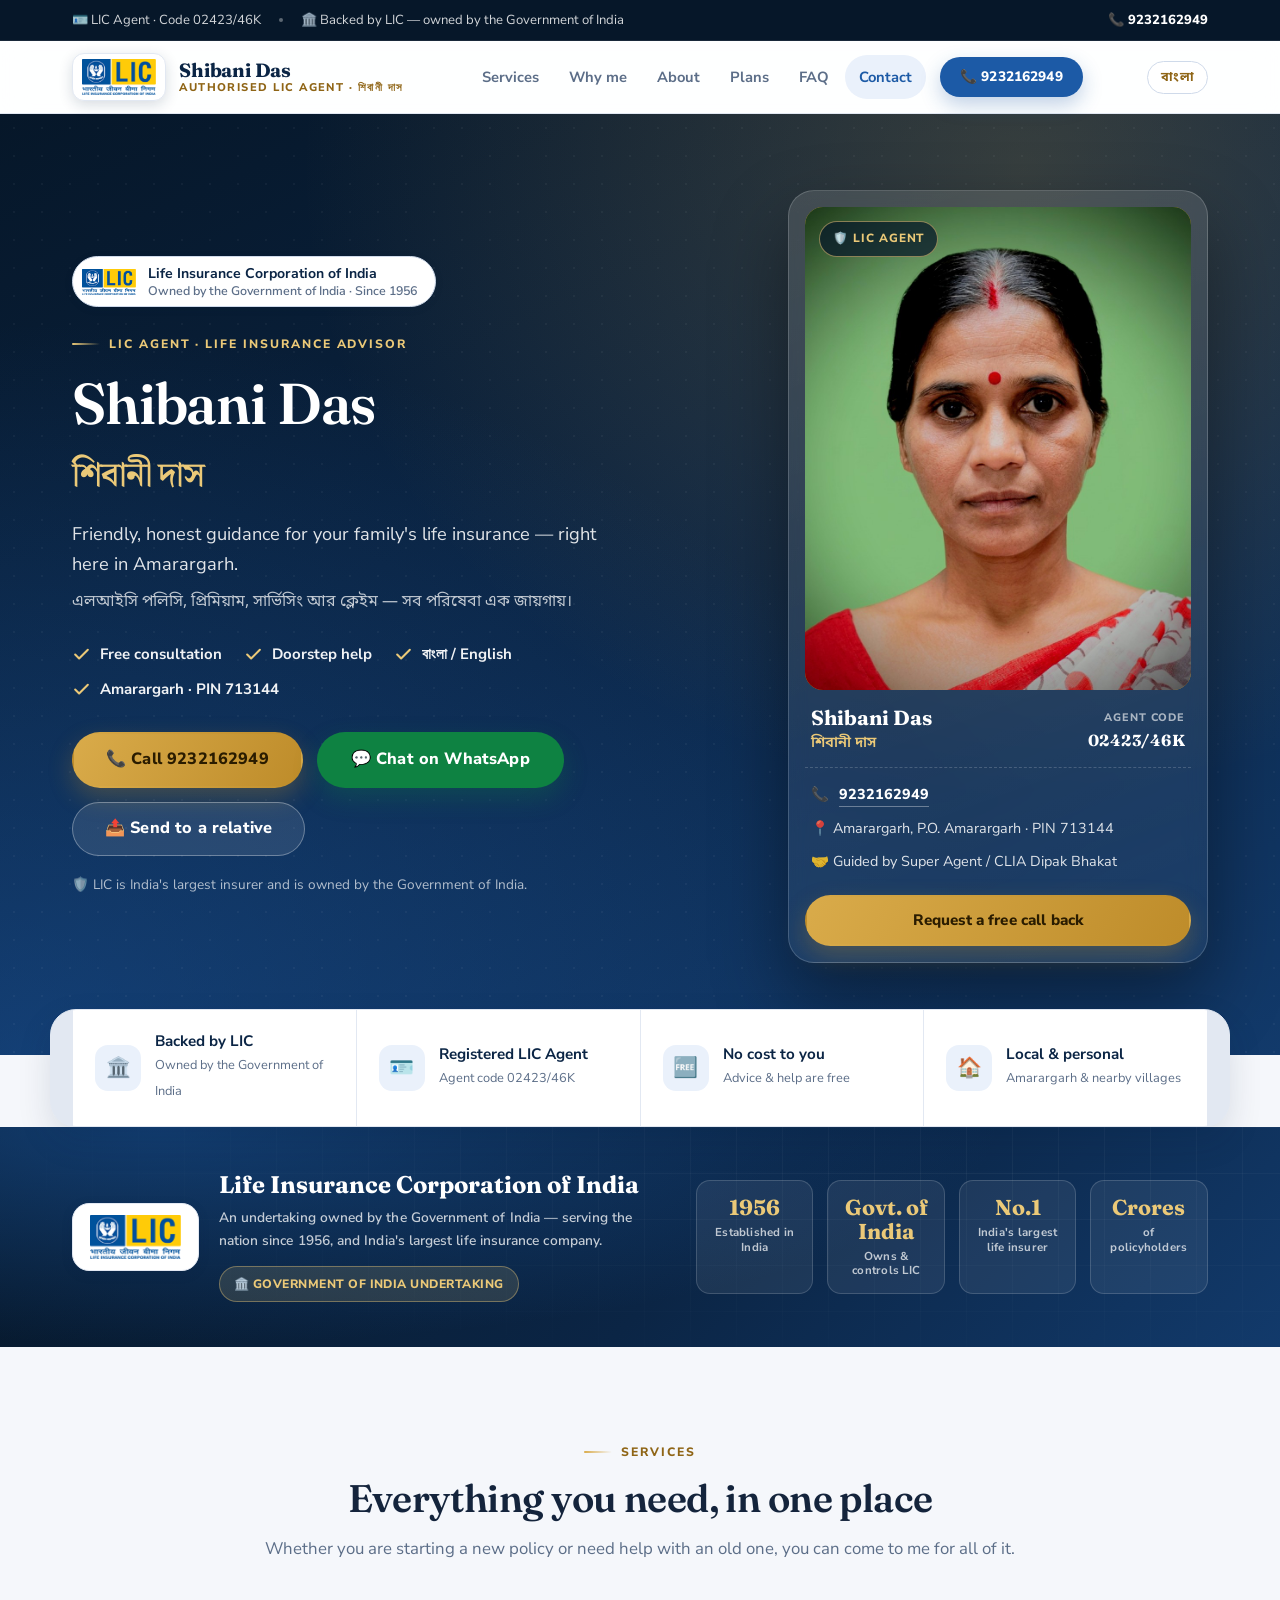
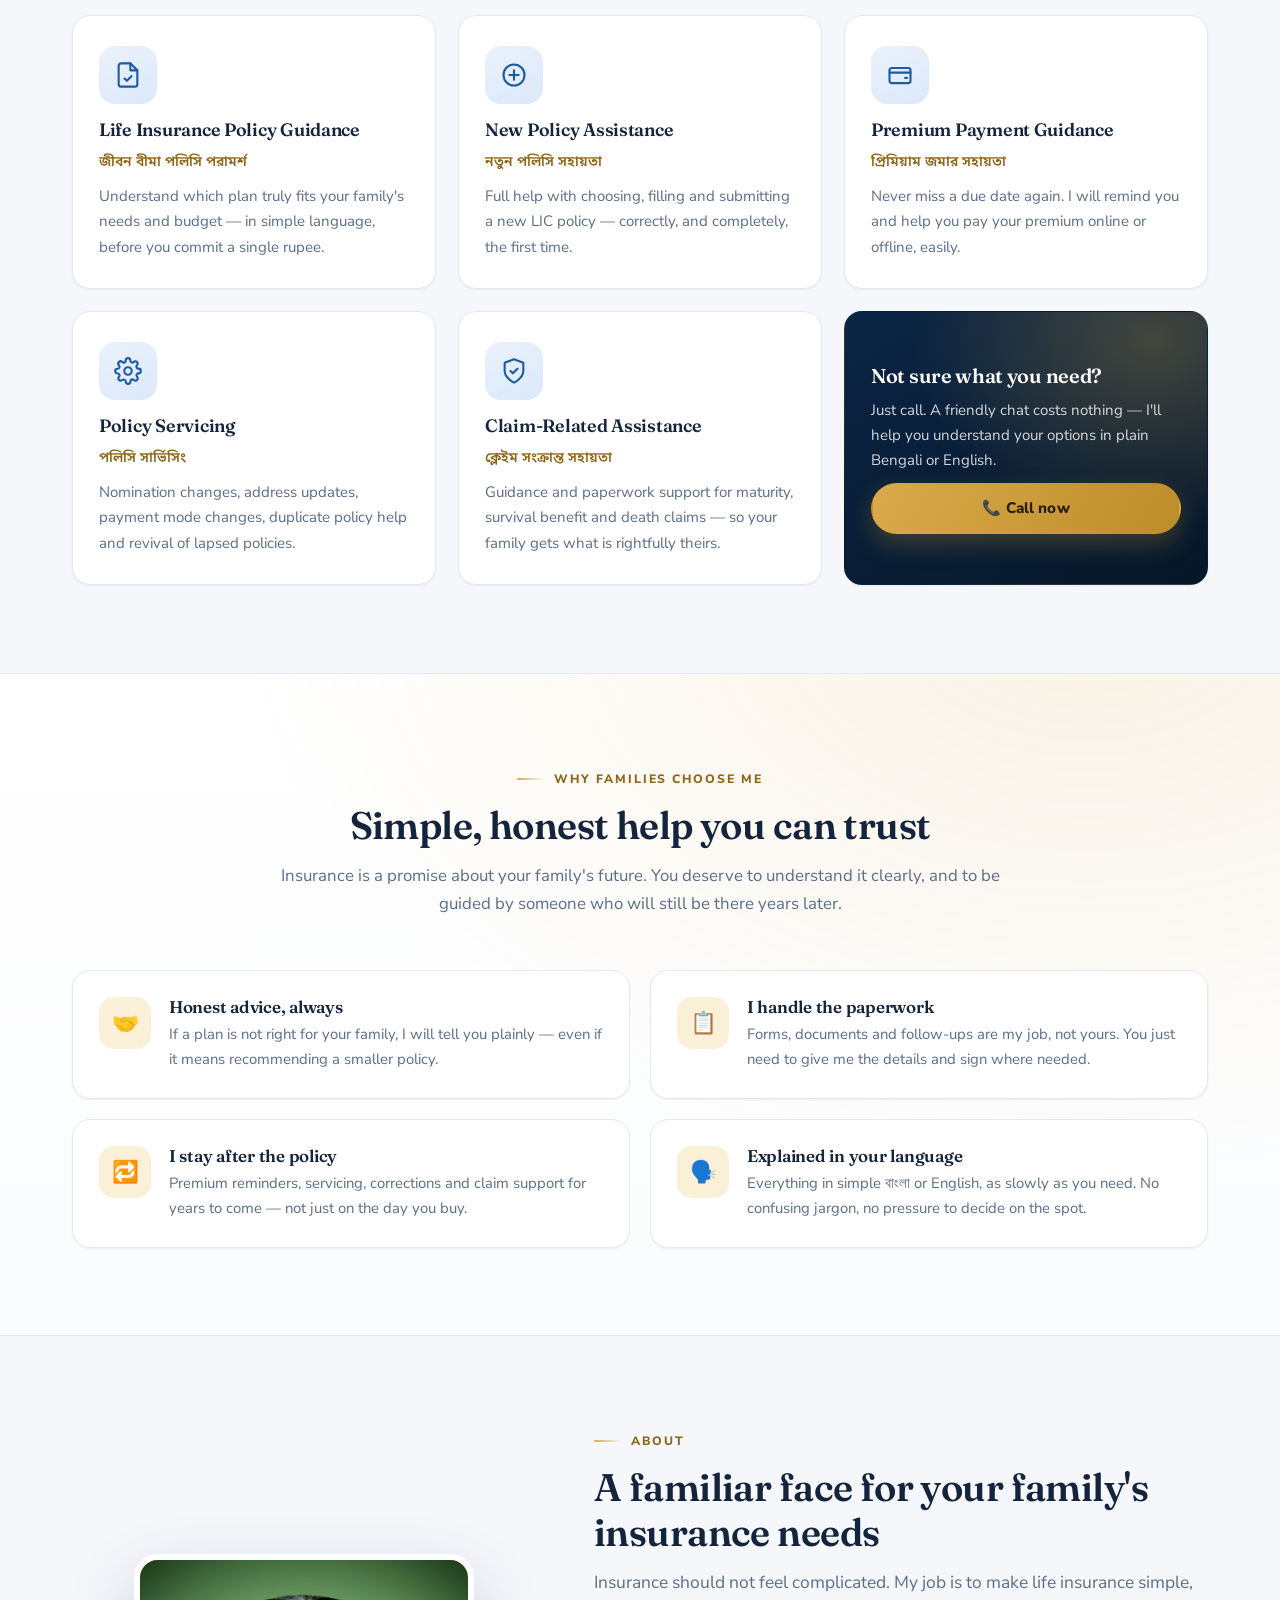
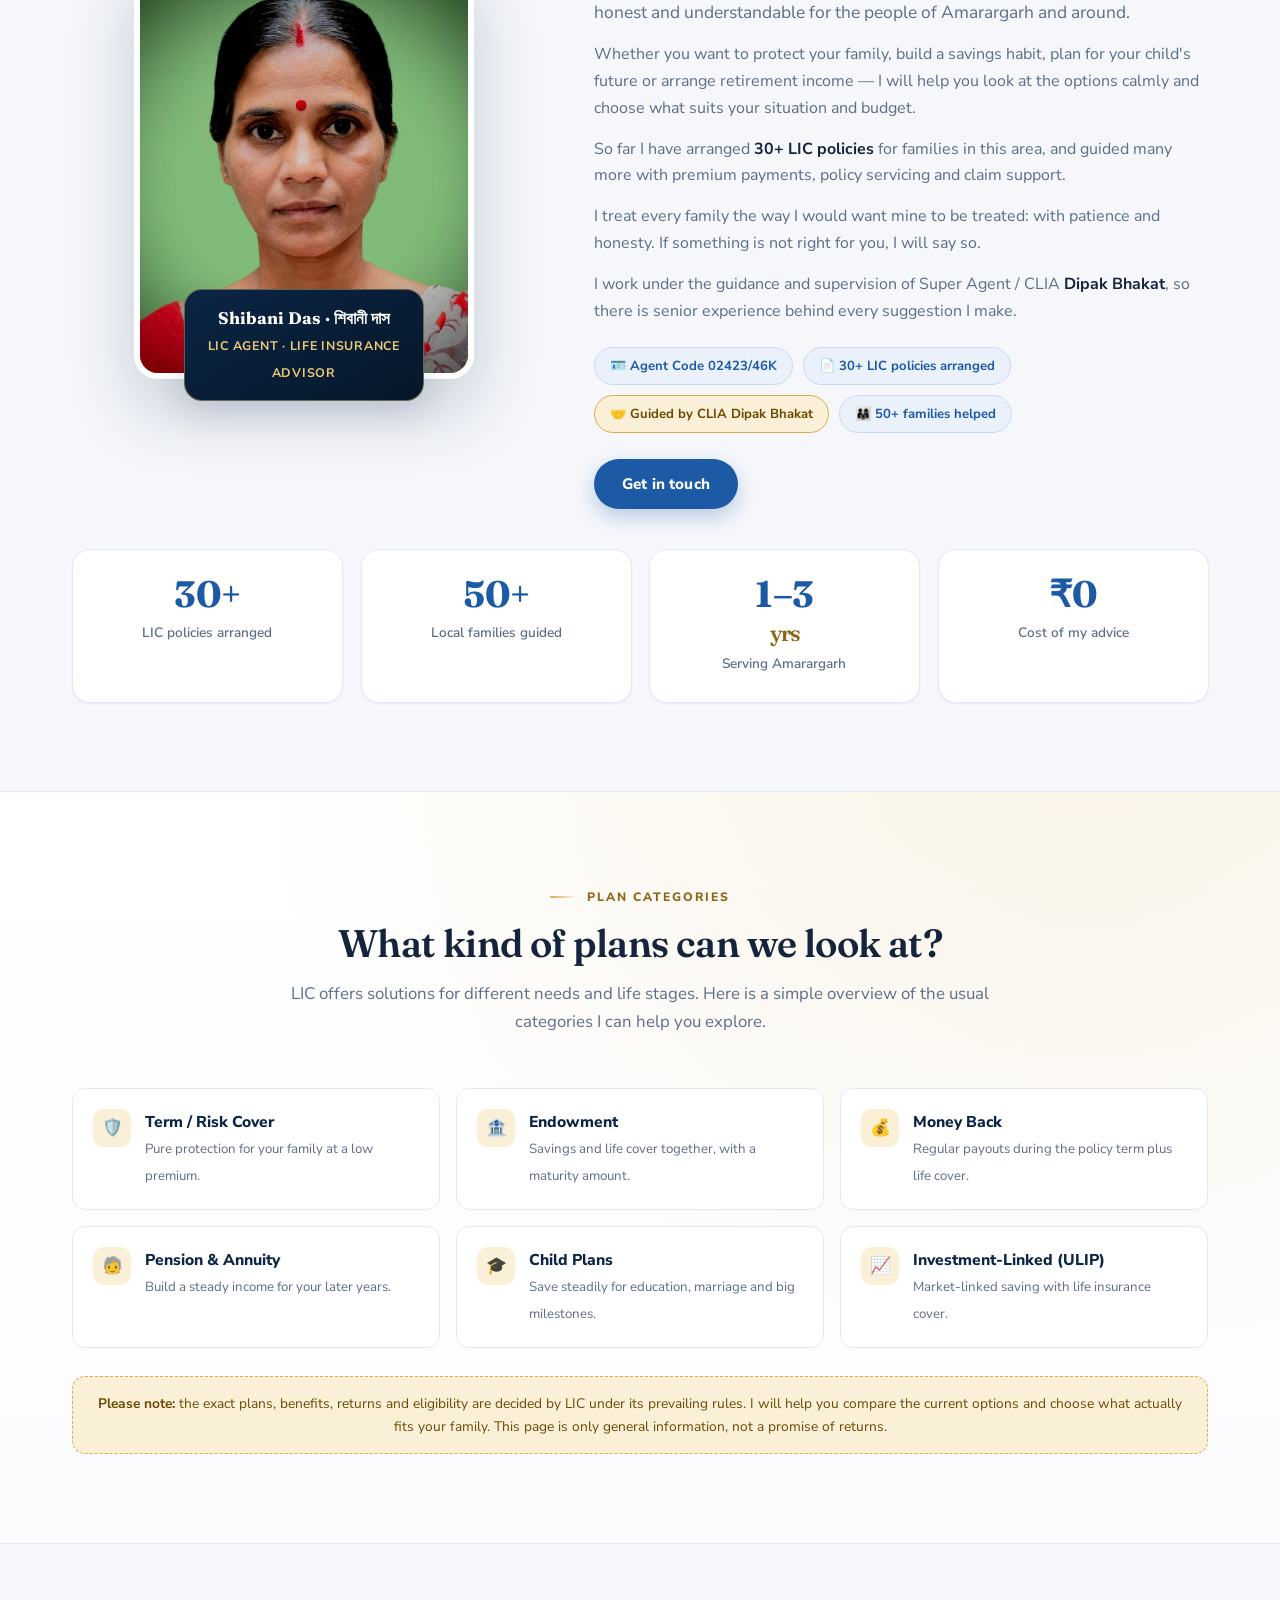
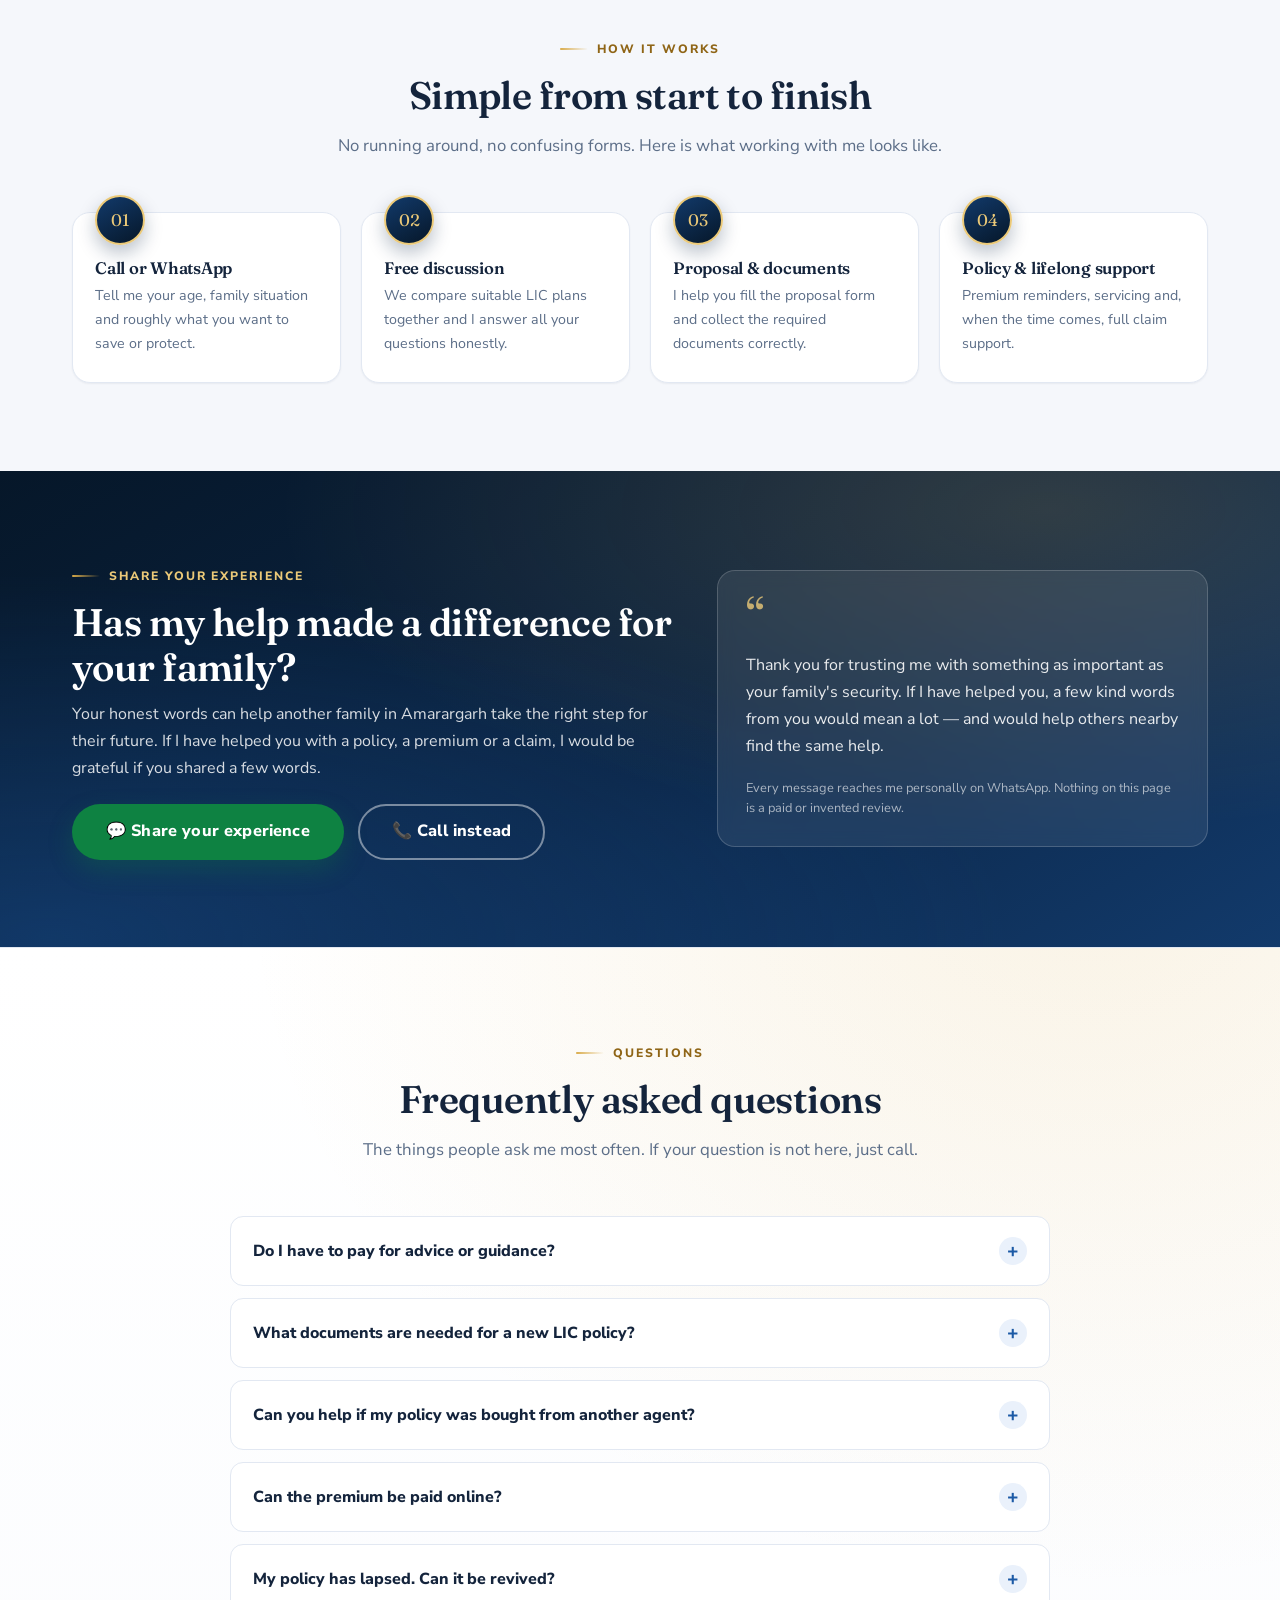
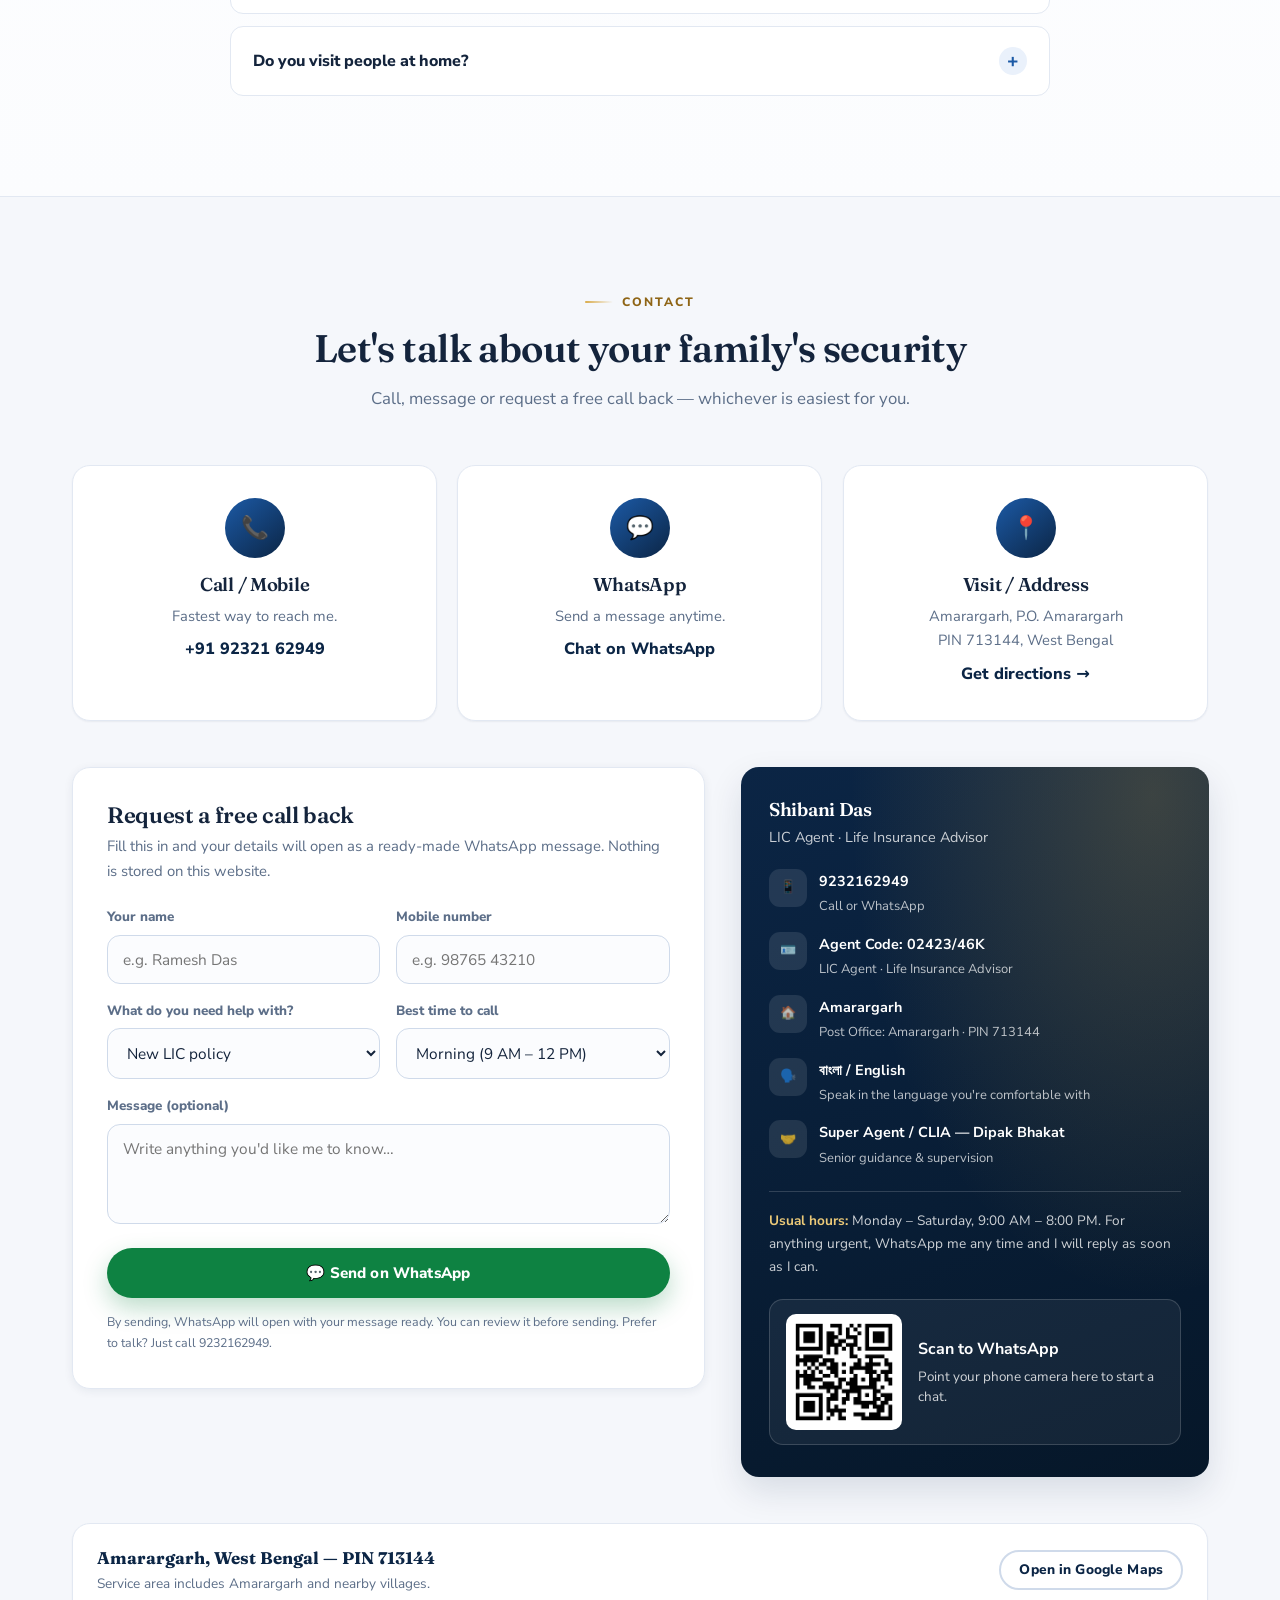
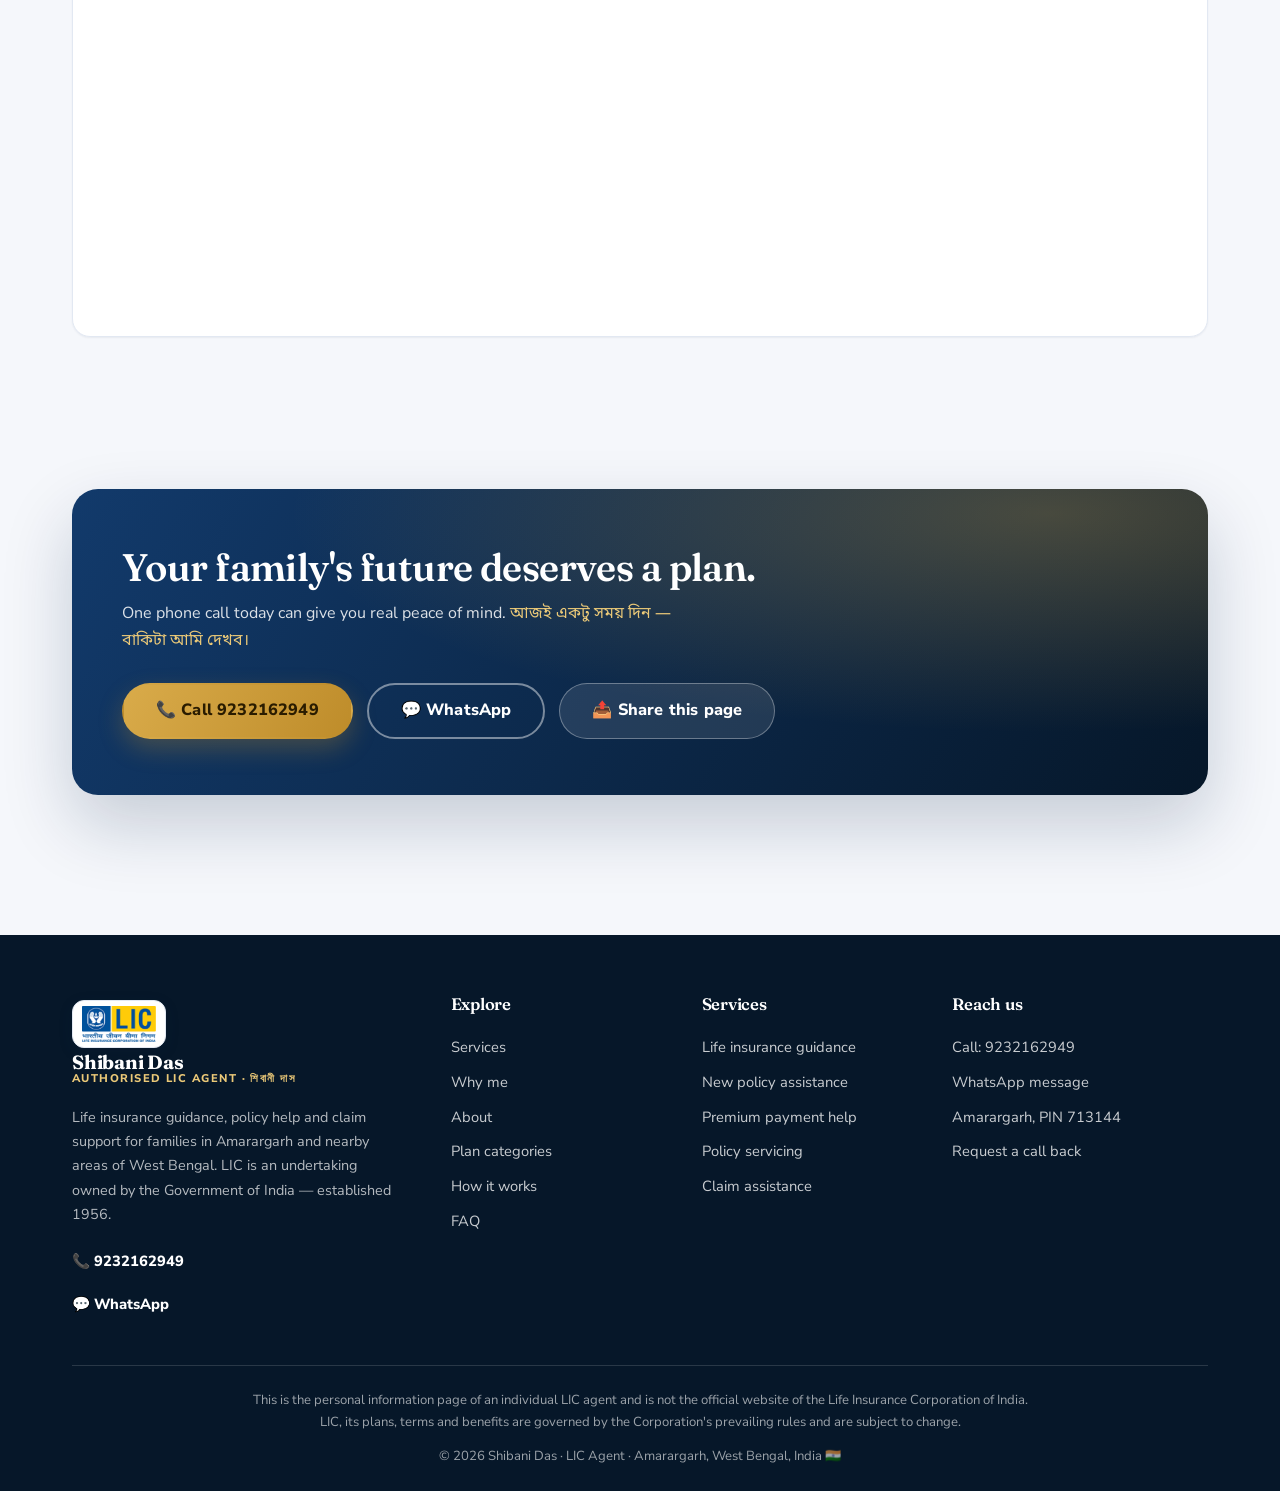
==== commit f10b9197: "Add WhatsApp QR code in contact card; hide footer visit count below 100" ====
--- a/index.html
+++ b/index.html
@@ -804,6 +804,16 @@
               <b>Usual hours:</b> Monday – Saturday, 9:00 AM – 8:00 PM. For anything urgent, WhatsApp me any time and I
               will reply as soon as I can.
             </div>
+
+            <div class="qr-box">
+              <img src="images/whatsapp-qr.png"
+                alt="QR code — scan with your phone to open a WhatsApp chat with Shibani Das" width="132" height="132"
+                loading="lazy" />
+              <div>
+                <b>Scan to WhatsApp</b>
+                <span>Point your phone camera here to start a chat.</span>
+              </div>
+            </div>
           </aside>
         </div>
 
@@ -902,7 +912,7 @@
           Insurance Corporation of India. LIC, its plans, terms and benefits are governed by the Corporation's
           prevailing rules and are subject to change.
         </p>
-        <p>© <span data-year>2026</span> Shibani Das · LIC Agent · Amarargarh, West Bengal, India 🇮🇳</p>
+        <p>© <span data-year>2026</span> Shibani Das · LIC Agent · Amarargarh, West Bengal, India 🇮🇳 <span class="footer-visits" id="visitCount"></span></p>
       </div>
     </div>
   </footer>
@@ -916,8 +926,11 @@
   <button class="to-top" id="toTop" aria-label="Back to top">↑</button>
 
   <!-- Privacy-light visitor stats (GoatCounter — free at https://www.goatcounter.com).
-       Replace REPLACE_YOURCODE with your own code, e.g. https://shibani.goatcounter.com/count -->
-  <script data-goatcounter="https://REPLACE_YOURCODE.goatcounter.com/count" async src="https://gc.zgo.at/count.js"></script>
+       Stats dashboard: https://shibanidaslic.goatcounter.com
+       Populated by js/main.js footer-visit-count block; needs the dashboard
+       setting "Allow adding visitor counts on your website" enabled. -->
+  <script data-goatcounter="https://shibanidaslic.goatcounter.com/count"
+        async src="//gc.zgo.at/count.js"></script>
 
   <script src="js/i18n.js"></script>
   <script src="js/main.js"></script>
--- a/css/style.css
+++ b/css/style.css
@@ -1550,6 +1550,46 @@
   color: var(--gold-light);
 }
 
+.qr-box {
+  display: flex;
+  align-items: center;
+  gap: 16px;
+  margin-top: 20px;
+  padding: 14px 16px;
+  border: 1px solid rgba(255, 255, 255, 0.16);
+  border-radius: 14px;
+  background: rgba(255, 255, 255, 0.06);
+}
+
+.qr-box img {
+  flex: 0 0 auto;
+  width: 116px;
+  height: 116px;
+  padding: 7px;
+  background: #fff;
+  border-radius: 10px;
+}
+
+.qr-box b {
+  display: block;
+  color: #fff;
+  margin-bottom: 4px;
+}
+
+.qr-box span {
+  display: block;
+  font-size: 0.84rem;
+  line-height: 1.5;
+  color: rgba(255, 255, 255, 0.8);
+}
+
+@media (max-width: 420px) {
+  .qr-box {
+    flex-direction: column;
+    text-align: center;
+  }
+}
+
 .map-strip {
   margin-top: 46px;
   border-radius: var(--radius);
@@ -1692,6 +1732,11 @@
 
 .footer-bottom p {
   color: inherit;
+}
+
+.footer-bottom .footer-visits {
+  white-space: nowrap;
+  opacity: 0.92;
 }
 
 /* ---------- LIC brand chip (shown on a white plate so it looks right on light & dark) ---------- */
